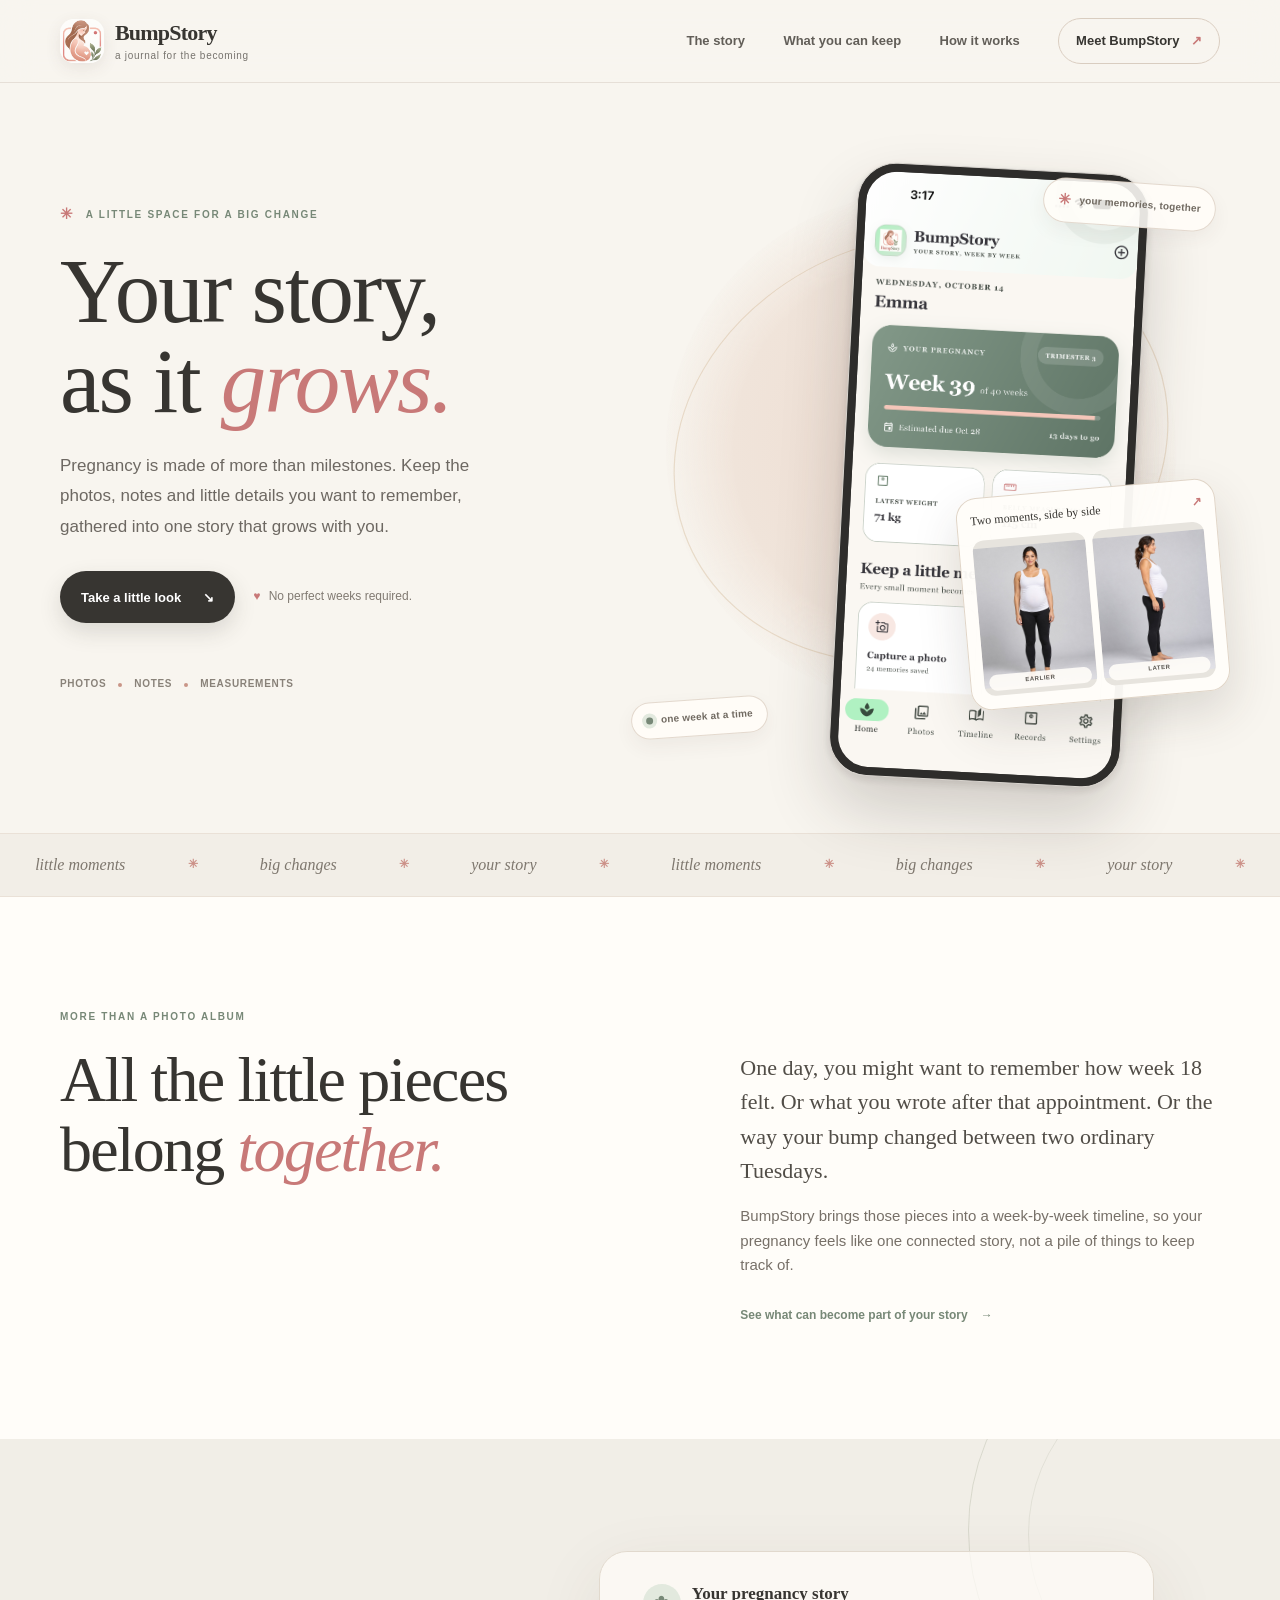
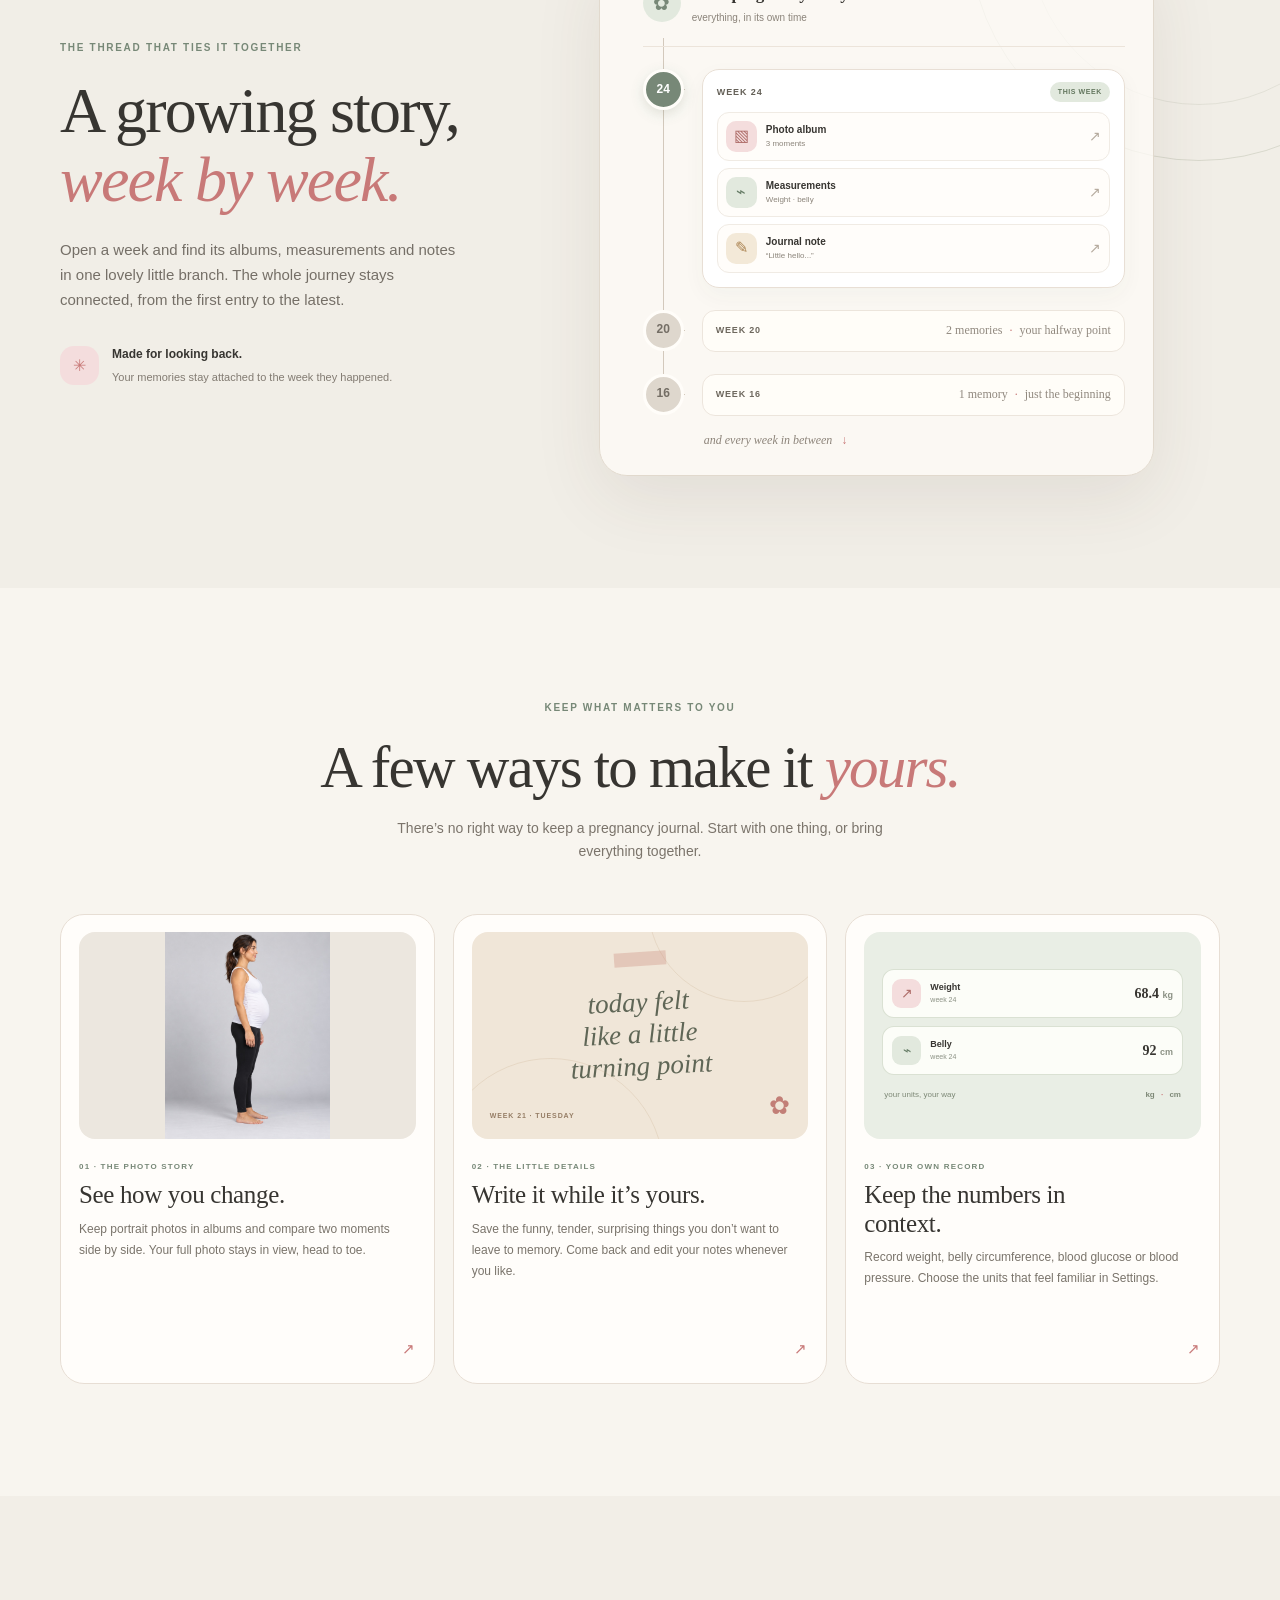
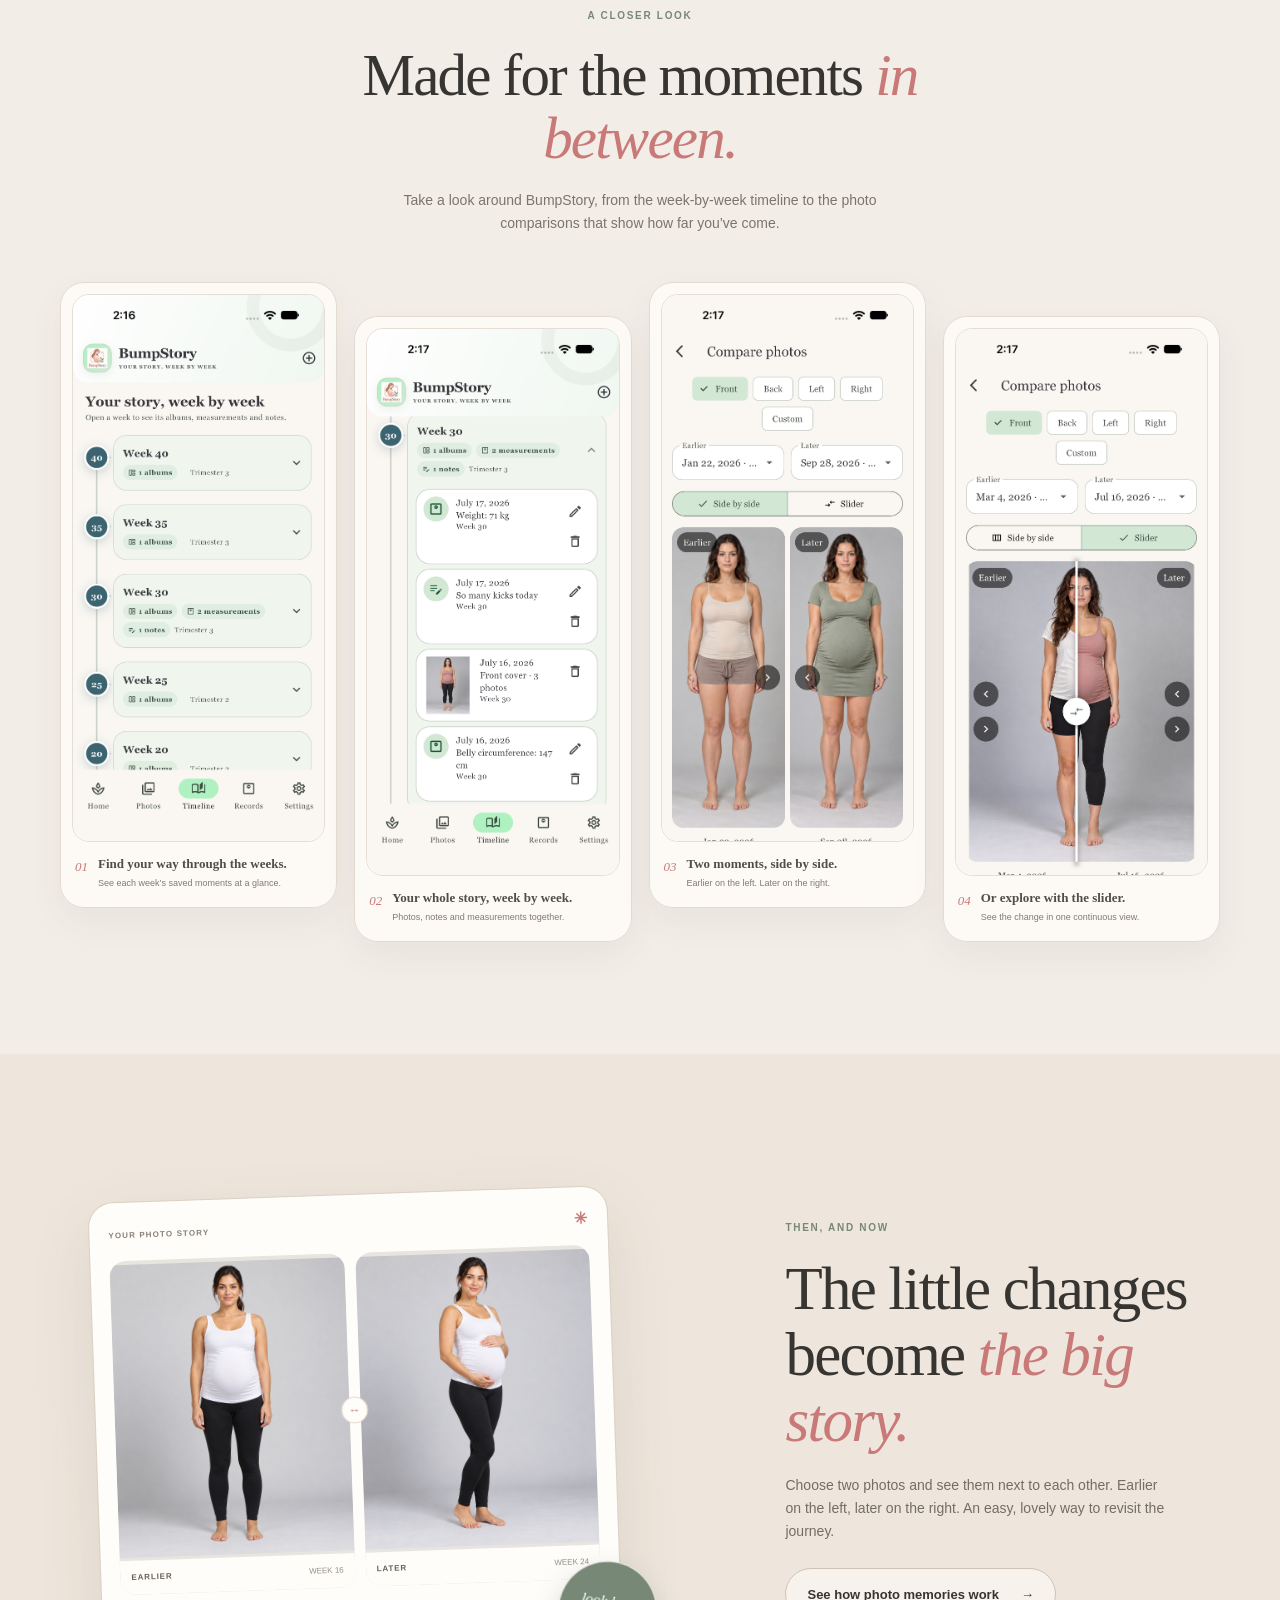
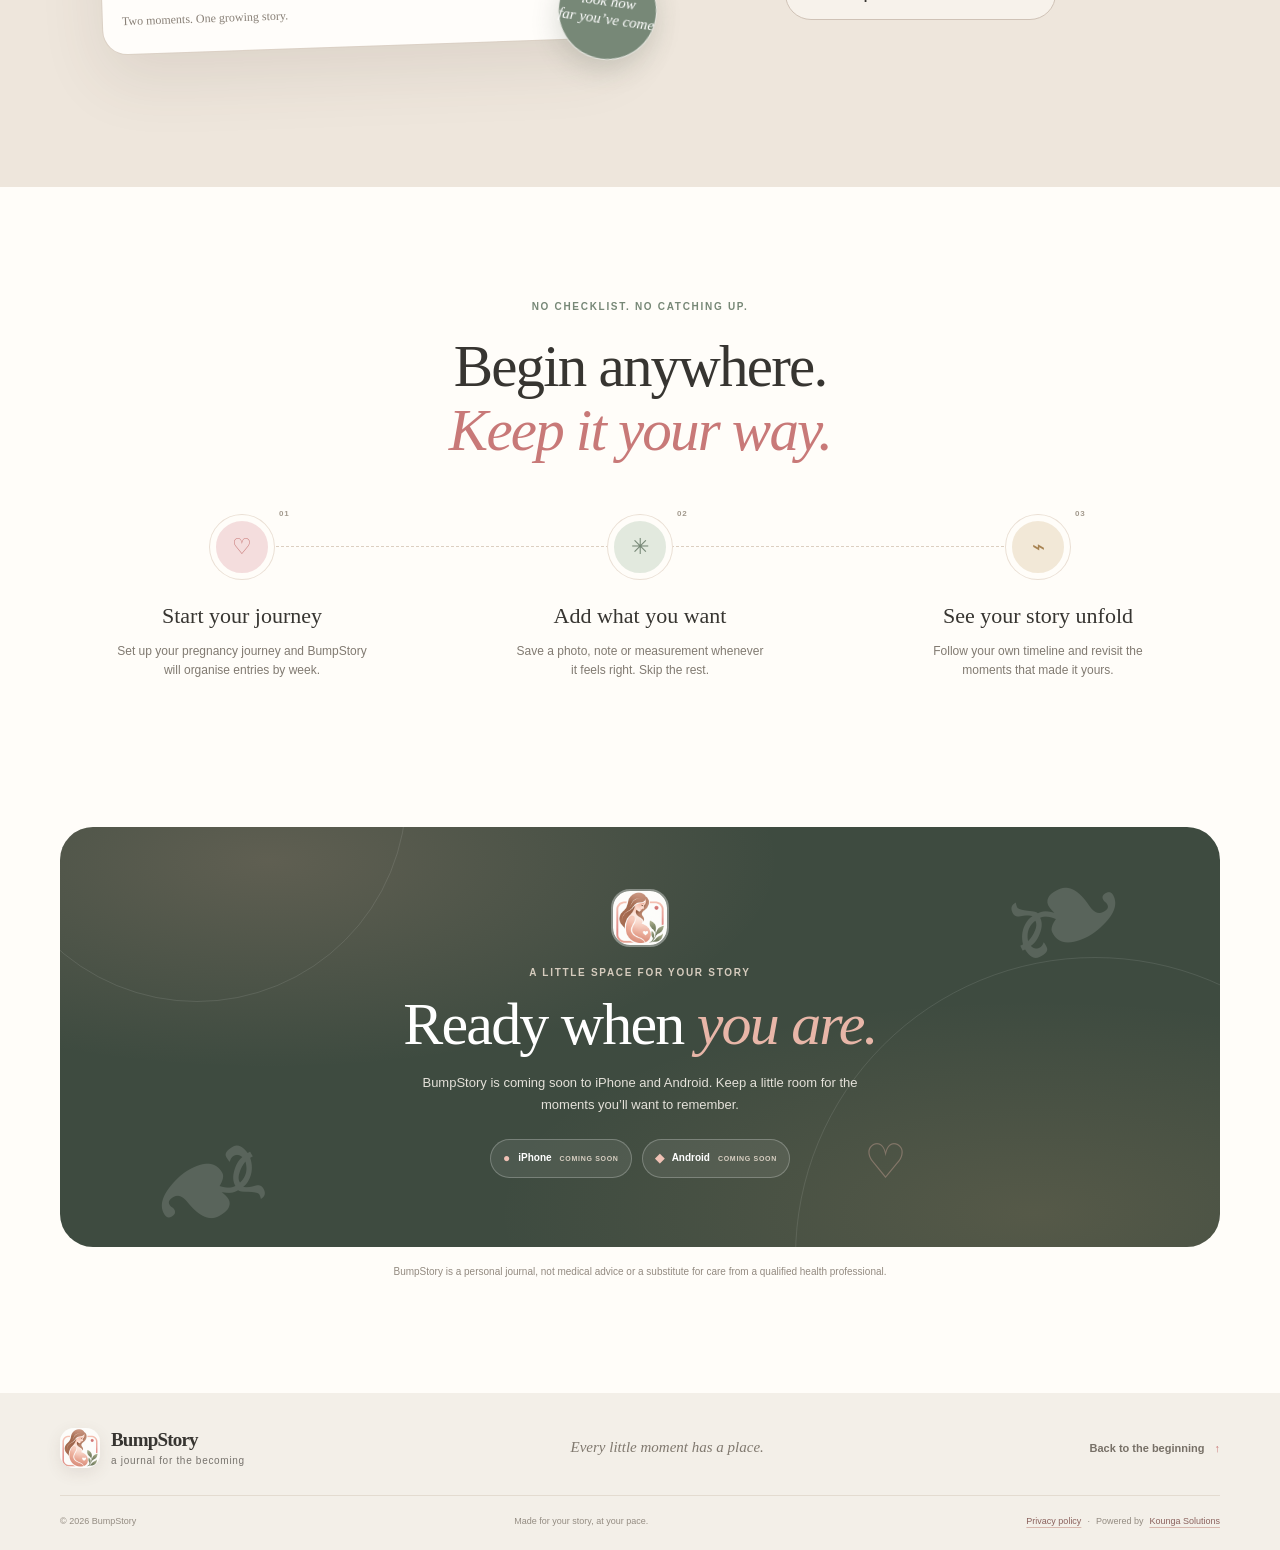
==== index.html @ ea8f2d6e "Refactor code structure for improved readability and maintainability" ====
<!doctype html>
<html lang="en">

<head>
  <meta charset="utf-8" />
  <meta name="viewport" content="width=device-width, initial-scale=1" />
  <meta name="theme-color" content="#f8f5ef" />
  <meta name="description"
    content="Keep your pregnancy photos, personal measurements and journal notes together in a beautiful week-by-week story with BumpStory." />
  <meta property="og:title" content="BumpStory: your story, week by week" />
  <meta property="og:description"
    content="A gentle place for pregnancy photos, personal measurements and the little notes you want to remember." />
  <meta property="og:type" content="website" />
  <link rel="icon" type="image/png" href="./assets/images/bumpstory-icon.png" />
  <link rel="stylesheet" href="./styles.css" />
  <title>BumpStory: your story, week by week</title>
</head>

<body>
  <a class="skip-link" href="#main">Skip to content</a>

  <header class="site-header" id="top">
    <nav class="nav shell" aria-label="Main navigation">
      <a class="brand" href="#top" aria-label="BumpStory home">
        <img src="./assets/images/bumpstory-icon.png" alt="" width="46" height="46" />
        <span class="brand-copy">
          <span class="brand-name">BumpStory</span>
          <span class="brand-note">a journal for the becoming</span>
        </span>
      </a>

      <button class="menu-toggle" type="button" aria-expanded="false" aria-controls="nav-links">
        <span class="sr-only">Open navigation</span>
        <span></span><span></span>
      </button>

      <div class="nav-links" id="nav-links">
        <a href="#story">The story</a>
        <a href="#features">What you can keep</a>
        <a href="#how-it-works">How it works</a>
        <a class="nav-cta" href="#coming-soon">Meet BumpStory <span aria-hidden="true">↗</span></a>
      </div>
    </nav>
  </header>

  <main id="main">
    <section class="hero shell">
      <div class="hero-copy reveal">
        <p class="eyebrow"><span class="eyebrow-mark" aria-hidden="true">✳</span> A LITTLE SPACE FOR A BIG CHANGE</p>
        <h1>Your story,<br />as it <em>grows.</em></h1>
        <p class="hero-intro">
          Pregnancy is made of more than milestones. Keep the photos, notes
          and little details you want to remember, gathered into one story
          that grows with you.
        </p>
        <div class="hero-actions">
          <a class="button button-dark" href="#story">Take a little look <span aria-hidden="true">↘</span></a>
          <span class="gentle-note"><span class="tiny-heart" aria-hidden="true">♥</span> No perfect weeks
            required.</span>
        </div>
        <div class="hero-proof" aria-label="BumpStory keeps your journey together">
          <span>Photos</span><i></i><span>Notes</span><i></i><span>Measurements</span>
        </div>
      </div>

      <div class="hero-art reveal" aria-label="Preview of the BumpStory pregnancy timeline and photo comparison">
        <div class="art-halo halo-one"></div>
        <div class="art-halo halo-two"></div>
        <div class="floating-caption caption-top"><span class="caption-spark">✳</span> your memories, together</div>

        <div class="phone phone-timeline" aria-label="BumpStory home screen on iPhone">
          <img class="phone-screenshot"
            src="./assets/screens/Screenshot%20iPhone%2018%20Pro%2014-10-2026%20at%203.17.21%E2%80%AFPM.png"
            alt="BumpStory home screen showing pregnancy week, latest measurements, photo capture, and journal entry" />
        </div>

        <div class="compare-float" aria-label="Example side-by-side photo comparison">
          <div class="compare-float-head"><span>Two moments, side by side</span><b>↗</b></div>
          <div class="compare-float-images">
            <figure><img src="./assets/images/sample-front.jpg" alt="Earlier example pregnancy photo" />
              <figcaption>EARLIER</figcaption>
            </figure>
            <figure><img src="./assets/images/sample-right.jpg" alt="Later example pregnancy photo" />
              <figcaption>LATER</figcaption>
            </figure>
          </div>
        </div>
        <div class="floating-caption caption-bottom"><span class="caption-dot"></span> one week at a time</div>
      </div>
    </section>

    <div class="marquee-band" aria-hidden="true">
      <div class="marquee-track">
        <span>little moments</span><b>✳</b><span>big changes</span><b>✳</b><span>your story</span><b>✳</b><span>little
          moments</span><b>✳</b><span>big changes</span><b>✳</b><span>your story</span><b>✳</b>
      </div>
    </div>

    <section class="story-section section-pad" id="story">
      <div class="shell story-grid">
        <div class="story-heading reveal">
          <p class="eyebrow">MORE THAN A PHOTO ALBUM</p>
          <h2>All the little pieces<br />belong <em>together.</em></h2>
        </div>
        <div class="story-copy reveal">
          <p class="large-copy">
            One day, you might want to remember how week 18 felt. Or what
            you wrote after that appointment. Or the way your bump changed
            between two ordinary Tuesdays.
          </p>
          <p>
            BumpStory brings those pieces into a week-by-week timeline, so
            your pregnancy feels like one connected story, not a pile of
            things to keep track of.
          </p>
          <a class="text-link" href="#features">See what can become part of your story <span
              aria-hidden="true">→</span></a>
        </div>
      </div>
    </section>

    <section class="timeline-section section-pad" aria-labelledby="timeline-title">
      <div class="shell timeline-layout">
        <div class="timeline-copy reveal">
          <p class="eyebrow">THE THREAD THAT TIES IT TOGETHER</p>
          <h2 id="timeline-title">A growing story,<br /><em>week by week.</em></h2>
          <p>Open a week and find its albums, measurements and notes in one lovely little branch. The whole journey
            stays connected, from the first entry to the latest.</p>
          <div class="feature-note"><span class="note-icon">✳</span><span><b>Made for looking back.</b><small>Your
                memories stay attached to the week they happened.</small></span></div>
        </div>

        <div class="tree-demo reveal"
          aria-label="Illustration of a pregnancy timeline branching into albums, measurements and journal notes">
          <div class="tree-root"><span class="root-flower">✿</span><span><b>Your pregnancy story</b><small>everything,
                in its own time</small></span></div>
          <div class="tree-trunk"></div>
          <article class="tree-week week-now">
            <span class="tree-node">24</span>
            <div class="tree-week-content">
              <div class="tree-week-top"><span>WEEK 24</span><b>THIS WEEK</b></div>
              <div class="tree-branches">
                <div class="branch-pill"><span class="branch-icon rose">▧</span><span><b>Photo album</b><small>3
                      moments</small></span><span class="branch-arrow">↗</span></div>
                <div class="branch-pill"><span class="branch-icon sage">⌁</span><span><b>Measurements</b><small>Weight ·
                      belly</small></span><span class="branch-arrow">↗</span></div>
                <div class="branch-pill"><span class="branch-icon gold">✎</span><span><b>Journal note</b><small>“Little
                      hello...”</small></span><span class="branch-arrow">↗</span></div>
              </div>
            </div>
          </article>
          <article class="tree-week">
            <span class="tree-node muted-node">20</span>
            <div class="past-week"><b>WEEK 20</b><span>2 memories <i>·</i> your halfway point</span></div>
          </article>
          <article class="tree-week">
            <span class="tree-node muted-node">16</span>
            <div class="past-week"><b>WEEK 16</b><span>1 memory <i>·</i> just the beginning</span></div>
          </article>
          <div class="tree-end">and every week in between <span aria-hidden="true">↓</span></div>
        </div>
      </div>
    </section>

    <section class="features-section section-pad" id="features">
      <div class="shell">
        <div class="section-heading centered reveal">
          <p class="eyebrow">KEEP WHAT MATTERS TO YOU</p>
          <h2>A few ways to make it <em>yours.</em></h2>
          <p>There’s no right way to keep a pregnancy journal. Start with one thing, or bring everything together.</p>
        </div>
        <div class="feature-grid">
          <article class="feature-card feature-photo reveal">
            <div class="feature-card-art photo-art"><img src="./assets/images/sample-right.jpg"
                alt="Example full-length side-view pregnancy photo" /></div>
            <span class="feature-kicker">01 · THE PHOTO STORY</span>
            <h3>See how you change.</h3>
            <p>Keep portrait photos in albums and compare two moments side by side. Your full photo stays in view, head
              to toe.</p>
            <span class="card-arrow" aria-hidden="true">↗</span>
          </article>
          <article class="feature-card feature-notes reveal">
            <div class="note-art"><span class="paper-tape"></span><span class="handwriting">today felt<br />like a
                little<br />turning point</span><span class="paper-date">WEEK 21 · TUESDAY</span><span
                class="paper-flower">✿</span></div>
            <span class="feature-kicker">02 · THE LITTLE DETAILS</span>
            <h3>Write it while it’s yours.</h3>
            <p>Save the funny, tender, surprising things you don’t want to leave to memory. Come back and edit your
              notes whenever you like.</p>
            <span class="card-arrow" aria-hidden="true">↗</span>
          </article>
          <article class="feature-card feature-records reveal">
            <div class="records-art">
              <div class="record-row"><span class="record-icon rose">↗</span><span><b>Weight</b><small>week
                    24</small></span><strong>68.4 <i>kg</i></strong></div>
              <div class="record-row"><span class="record-icon sage">⌁</span><span><b>Belly</b><small>week
                    24</small></span><strong>92 <i>cm</i></strong></div>
              <div class="records-foot"><span>your units, your way</span><span>kg <i>·</i> cm</span></div>
            </div>
            <span class="feature-kicker">03 · YOUR OWN RECORD</span>
            <h3>Keep the numbers in context.</h3>
            <p>Record weight, belly circumference, blood glucose or blood pressure. Choose the units that feel familiar
              in Settings.</p>
            <span class="card-arrow" aria-hidden="true">↗</span>
          </article>
        </div>
      </div>
    </section>

    <section class="screens-section section-pad" id="screens" aria-labelledby="screens-title">
      <div class="shell">
        <div class="section-heading centered reveal">
          <p class="eyebrow">A CLOSER LOOK</p>
          <h2 id="screens-title">Made for the moments <em>in between.</em></h2>
          <p>Take a look around BumpStory, from the week-by-week timeline to the photo comparisons that show how far
            you’ve come.</p>
        </div>
        <div class="screens-grid">
          <figure class="screen-card reveal">
            <div class="screen-frame"><img
                src="./assets/screens/Screenshot%20iPhone%2018%20Pro%2014-10-2026%20at%202.16.49%E2%80%AFPM.png"
                alt="BumpStory timeline listing pregnancy weeks with albums, measurements, and notes" loading="lazy" />
            </div>
            <figcaption><span>01</span>
              <div><b>Find your way through the weeks.</b><small>See each week’s saved moments at a glance.</small>
              </div>
            </figcaption>
          </figure>
          <figure class="screen-card screen-card-tall reveal">
            <div class="screen-frame"><img
                src="./assets/screens/Screenshot%20iPhone%2018%20Pro%2014-10-2026%20at%202.17.03%E2%80%AFPM.png"
                alt="BumpStory timeline with weekly branches for photo albums, measurements, and journal notes"
                loading="lazy" /></div>
            <figcaption><span>02</span>
              <div><b>Your whole story, week by week.</b><small>Photos, notes and measurements together.</small></div>
            </figcaption>
          </figure>
          <figure class="screen-card reveal">
            <div class="screen-frame"><img
                src="./assets/screens/Screenshot%20iPhone%2018%20Pro%2014-10-2026%20at%202.17.13%E2%80%AFPM.png"
                alt="BumpStory photo comparison showing earlier photo on the left and later photo on the right"
                loading="lazy" /></div>
            <figcaption><span>03</span>
              <div><b>Two moments, side by side.</b><small>Earlier on the left. Later on the right.</small></div>
            </figcaption>
          </figure>
          <figure class="screen-card reveal">
            <div class="screen-frame"><img
                src="./assets/screens/Screenshot%20iPhone%2018%20Pro%2014-10-2026%20at%202.17.33%E2%80%AFPM.png"
                alt="BumpStory photo slider comparing two pregnancy photos" loading="lazy" /></div>
            <figcaption><span>04</span>
              <div><b>Or explore with the slider.</b><small>See the change in one continuous view.</small></div>
            </figcaption>
          </figure>
        </div>
      </div>
    </section>

    <section class="compare-section section-pad" aria-labelledby="compare-title">
      <div class="shell compare-layout">
        <div class="compare-visual reveal">
          <div class="compare-paper">
            <div class="compare-paper-head"><span>YOUR PHOTO STORY</span><span>✳</span></div>
            <div class="compare-paper-images">
              <figure><img src="./assets/images/sample-front.jpg"
                  alt="Earlier example pregnancy portrait, shown in full" />
                <figcaption><b>EARLIER</b><span>WEEK 16</span></figcaption>
              </figure>
              <div class="compare-connector"><span>↔</span></div>
              <figure><img src="./assets/images/sample-custom.jpg"
                  alt="Later example pregnancy portrait, shown in full" />
                <figcaption><b>LATER</b><span>WEEK 24</span></figcaption>
              </figure>
            </div>
            <div class="compare-paper-foot"><span>Two moments. One growing story.</span><span>♡</span></div>
          </div>
          <span class="compare-sticker">look how<br />far you’ve come</span>
        </div>
        <div class="compare-copy reveal">
          <p class="eyebrow">THEN, AND NOW</p>
          <h2 id="compare-title">The little changes<br />become <em>the big story.</em></h2>
          <p>Choose two photos and see them next to each other. Earlier on the left, later on the right. An easy, lovely
            way to revisit the journey.</p>
          <a class="button button-outline" href="#how-it-works">See how photo memories work <span
              aria-hidden="true">→</span></a>
        </div>
      </div>
    </section>

    <section class="how-section section-pad" id="how-it-works">
      <div class="shell">
        <div class="section-heading centered reveal">
          <p class="eyebrow">NO CHECKLIST. NO CATCHING UP.</p>
          <h2>Begin anywhere.<br /><em>Keep it your way.</em></h2>
        </div>
        <div class="steps-grid">
          <article class="step reveal"><span class="step-number">01</span><span class="step-icon">♡</span>
            <h3>Start your journey</h3>
            <p>Set up your pregnancy journey and BumpStory will organise entries by week.</p>
          </article>
          <article class="step reveal"><span class="step-number">02</span><span class="step-icon">✳</span>
            <h3>Add what you want</h3>
            <p>Save a photo, note or measurement whenever it feels right. Skip the rest.</p>
          </article>
          <article class="step reveal"><span class="step-number">03</span><span class="step-icon">⌁</span>
            <h3>See your story unfold</h3>
            <p>Follow your own timeline and revisit the moments that made it yours.</p>
          </article>
        </div>
      </div>
    </section>

    <section class="coming-section section-pad" id="coming-soon">
      <div class="shell">
        <div class="coming-card reveal">
          <div class="coming-orbit orbit-a"></div>
          <div class="coming-orbit orbit-b"></div>
          <div class="coming-content">
            <img src="./assets/images/bumpstory-icon.png" alt="" width="58" height="58" />
            <p class="eyebrow">A LITTLE SPACE FOR YOUR STORY</p>
            <h2>Ready when <em>you are.</em></h2>
            <p>BumpStory is coming soon to iPhone and Android. Keep a little room for the moments you’ll want to
              remember.</p>
            <div class="platform-pills"><span><b>●</b> iPhone <i>COMING SOON</i></span><span><b>◆</b> Android <i>COMING
                  SOON</i></span></div>
          </div>
          <div class="coming-decoration" aria-hidden="true"><span class="decoration-leaf leaf-one">❧</span><span
              class="decoration-heart">♡</span><span class="decoration-leaf leaf-two">❧</span></div>
        </div>
        <p class="medical-note">BumpStory is a personal journal, not medical advice or a substitute for care from a
          qualified health professional.</p>
      </div>
    </section>
  </main>

  <footer class="site-footer">
    <div class="shell footer-main">
      <a class="brand footer-brand" href="#top">
        <img src="./assets/images/bumpstory-icon.png" alt="" width="42" height="42" />
        <span class="brand-copy"><span class="brand-name">BumpStory</span><span class="brand-note">a journal for the
            becoming</span></span>
      </a>
      <p>Every little moment has a place.</p>
      <a class="back-top" href="#top">Back to the beginning <span aria-hidden="true">↑</span></a>
    </div>
    <div class="shell footer-bottom">
      <span>© <span id="year"></span> BumpStory</span>
      <span>Made for your story, at your pace.</span>
      <span class="footer-legal"><a href="./privacy.html">Privacy policy</a><span aria-hidden="true">·</span> Powered by
        <a href="https://koungasolutions.co.nz" target="_blank" rel="noopener noreferrer">Kounga Solutions</a></span>
    </div>
  </footer>

  <script src="./script.js"></script>
</body>

</html>
---- styles.css ----
:root {
  color-scheme: light;
  --paper: #f8f5ef;
  --paper-deep: #f0e9df;
  --white: #fffdf9;
  --ink: #373531;
  --muted: #77736d;
  --line: #e8dfd5;
  --rose: #c87978;
  --rose-soft: #f4dddd;
  --sage: #778877;
  --sage-soft: #e2e9de;
  --gold: #bb9562;
  --serif: "Iowan Old Style", "Baskerville", "Palatino Linotype", Georgia, serif;
  --sans: "Avenir Next", Avenir, "Segoe UI", -apple-system, BlinkMacSystemFont, sans-serif;
  --shell: 1160px;
  --shadow-soft: 0 22px 70px rgba(75, 59, 49, .09);
}

* { box-sizing: border-box; }
html { scroll-behavior: smooth; scroll-padding-top: 92px; }
body { margin: 0; background: var(--paper); color: var(--ink); font-family: var(--sans); font-size: 16px; line-height: 1.65; -webkit-font-smoothing: antialiased; }
img { display: block; max-width: 100%; }
a { color: inherit; text-decoration: none; }
button { font: inherit; }
::selection { color: var(--ink); background: #efd4cf; }
.shell { width: min(var(--shell), calc(100% - 64px)); margin-inline: auto; }
.section-pad { padding-block: 112px; }
.sr-only, .skip-link:not(:focus) { position: absolute; width: 1px; height: 1px; padding: 0; margin: -1px; overflow: hidden; clip: rect(0, 0, 0, 0); white-space: nowrap; border: 0; }
.skip-link:focus { position: fixed; z-index: 99; top: 12px; left: 12px; padding: 10px 14px; border-radius: 10px; background: white; box-shadow: var(--shadow-soft); }

.site-header { position: sticky; z-index: 20; top: 0; border-bottom: 1px solid rgba(220, 210, 199, .62); background: rgba(248, 245, 239, .88); backdrop-filter: blur(16px); }
.nav { min-height: 82px; display: flex; align-items: center; justify-content: space-between; gap: 32px; }
.brand { display: inline-flex; align-items: center; gap: 11px; flex: 0 0 auto; }
.brand img { width: 44px; height: 44px; border-radius: 14px; box-shadow: 0 5px 16px rgba(91, 67, 54, .1); }
.brand-copy { display: grid; line-height: 1.12; }
.brand-name { font-family: var(--serif); font-size: 22px; font-weight: 700; letter-spacing: -.8px; }
.brand-note { margin-top: 4px; color: var(--muted); font-size: 10px; letter-spacing: .07em; }
.nav-links { display: flex; align-items: center; gap: clamp(20px, 3vw, 42px); color: #625e58; font-size: 13px; font-weight: 600; }
.nav-links > a:not(.nav-cta) { transition: color .2s ease; }
.nav-links > a:not(.nav-cta):hover, .text-link:hover, .back-top:hover { color: var(--rose); }
.nav-cta { padding: 11px 17px; border: 1px solid #d9cdc0; border-radius: 999px; color: var(--ink); transition: background .2s, border .2s, transform .2s; }
.nav-cta span { margin-left: 8px; color: var(--rose); }
.nav-cta:hover { transform: translateY(-2px); border-color: #c8b4a6; background: var(--white); }
.menu-toggle { display: none; }

.hero { min-height: 716px; display: grid; grid-template-columns: .92fr 1.08fr; align-items: center; gap: clamp(16px, 4vw, 55px); padding-block: 60px 80px; }
.hero-copy { position: relative; z-index: 2; padding-block: 20px; }
.eyebrow { margin: 0 0 21px; color: var(--sage); font-size: 10px; font-weight: 800; letter-spacing: .17em; line-height: 1.5; }
.eyebrow-mark { margin-right: 7px; color: var(--rose); font-size: 15px; vertical-align: -1px; }
h1, h2, h3, p { margin-top: 0; }
h1, h2 { font-family: var(--serif); font-weight: 500; letter-spacing: -1.8px; }
h1 { max-width: 550px; margin-bottom: 24px; font-size: clamp(58px, 7.1vw, 94px); line-height: .99; }
h1 em, h2 em { color: var(--rose); font-weight: 500; }
.hero-intro { max-width: 465px; margin-bottom: 29px; color: #6d6862; font-size: 17px; line-height: 1.8; }
.hero-actions { display: flex; align-items: center; flex-wrap: wrap; gap: 18px; }
.button { min-height: 52px; display: inline-flex; align-items: center; justify-content: center; gap: 22px; padding: 0 21px; border-radius: 999px; font-size: 13px; font-weight: 700; transition: transform .2s ease, box-shadow .2s ease, background .2s ease; }
.button:hover { transform: translateY(-2px); }
.button-dark { background: var(--ink); color: white; box-shadow: 0 9px 22px rgba(55, 53, 49, .15); }
.button-dark:hover { background: #4d4944; box-shadow: 0 12px 25px rgba(55, 53, 49, .2); }
.button-outline { border: 1px solid #cfc2b6; background: rgba(255, 253, 249, .5); }
.button-outline:hover { background: white; }
.gentle-note { color: #817a72; font-size: 12px; }
.tiny-heart { margin-right: 5px; color: var(--rose); }
.hero-proof { display: flex; align-items: center; gap: 12px; margin-top: 53px; color: #898279; font-size: 10px; font-weight: 700; letter-spacing: .07em; text-transform: uppercase; }
.hero-proof i { width: 4px; height: 4px; border-radius: 50%; background: #c99587; }

.hero-art { position: relative; min-height: 610px; display: grid; place-items: center; isolation: isolate; }
.art-halo { position: absolute; z-index: -2; border-radius: 50%; }
.halo-one { width: 510px; height: 510px; background: radial-gradient(circle, #eeddd2 0, #f0e4da 52%, rgba(240, 228, 218, 0) 72%); }
.halo-two { width: 420px; height: 420px; border: 1px solid rgba(187, 149, 98, .25); transform: rotate(-20deg) scaleX(1.2); }
.phone { position: absolute; width: 292px; padding: 8px; border: 1px solid #d9d5cf; border-radius: 39px; background: #2e2d2b; box-shadow: 0 32px 65px rgba(49, 41, 35, .2), 0 3px 8px rgba(49, 41, 35, .13); }
.phone-timeline { z-index: 2; top: 25px; right: 85px; transform: rotate(3deg); }
.phone-screenshot { width: 100%; height: auto; border-radius: 31px; }
.phone-hardware { position: relative; min-height: 566px; overflow: hidden; border-radius: 31px; background: #fbf8f3; padding: 15px 14px 9px; }
.phone-status { display: flex; align-items: center; justify-content: space-between; padding-inline: 9px; color: #393733; font-size: 8px; font-weight: 800; }
.phone-appbar { display: flex; align-items: center; justify-content: space-between; padding-top: 14px; }
.mini-brand { display: flex; align-items: center; gap: 6px; font-family: var(--serif); font-size: 12px; }
.mini-brand img { width: 19px; height: 19px; border-radius: 6px; }
.tiny-menu { color: #8f887f; font-size: 12px; letter-spacing: 2px; }
.journey-label { margin-top: 20px; color: var(--sage); font-size: 7px; font-weight: 800; letter-spacing: .14em; }
.phone-week-title { display: flex; align-items: center; justify-content: space-between; margin-top: 3px; font-family: var(--serif); font-size: 28px; letter-spacing: -.8px; }
.week-spark { color: var(--rose); font-family: var(--sans); font-size: 17px; }
.phone-week-sub { margin-top: 1px; color: #918a82; font-size: 8px; }
.mini-tree { position: relative; margin-top: 18px; padding-left: 20px; }
.mini-tree-line { position: absolute; top: 15px; bottom: 12px; left: 6px; width: 1px; background: #d8cbbd; }
.mini-event { position: relative; margin-bottom: 11px; }
.mini-node { position: absolute; z-index: 1; top: 14px; left: -20px; width: 14px; height: 14px; display: grid; place-items: center; border: 1px solid #d9c9b8; border-radius: 50%; background: #f8f5ef; color: #8a8076; font-size: 6px; font-weight: 800; }
.mini-node.active { border-color: var(--rose); background: var(--rose); color: white; }
.mini-event-card { overflow: hidden; border: 1px solid #eee5dc; border-radius: 13px; background: #fffdfa; box-shadow: 0 5px 12px rgba(72, 57, 47, .05); }
.mini-event-head { display: flex; justify-content: space-between; padding: 8px 9px 6px; color: #71695f; font-size: 7px; font-weight: 700; }
.mini-event-head span:last-child { color: var(--sage); }
.mini-portrait { width: 100%; height: 167px; object-fit: contain; background: #e9e6e0; }
.mini-photo-caption { display: flex; justify-content: space-between; padding: 7px 9px; font-size: 7px; }
.mini-photo-caption span:first-child { font-weight: 700; }
.mini-photo-caption span:last-child { color: #999187; }
.mini-event-old { display: flex; align-items: center; min-height: 44px; }
.mini-old-card { width: 100%; display: grid; gap: 2px; padding: 8px 10px; border: 1px solid #eee5dc; border-radius: 11px; background: #fffdfa; font-size: 7px; }
.mini-old-card b { font-size: 8px; }
.mini-old-card span { color: #837b71; }
.phone-tabbar { position: absolute; right: 8px; bottom: 0; left: 8px; display: flex; justify-content: space-around; padding: 8px 2px 5px; border-top: 1px solid #eee8df; background: rgba(255, 253, 249, .95); color: #9b948b; font-size: 13px; text-align: center; }
.phone-tabbar span { display: grid; gap: 1px; justify-items: center; line-height: 1; }
.phone-tabbar small { font-size: 6px; }
.phone-tabbar .tab-on { color: var(--sage); }
.compare-float { position: absolute; z-index: 3; right: -3px; bottom: 52px; width: 260px; padding: 13px; border: 1px solid rgba(221, 209, 195, .9); border-radius: 21px; background: rgba(255, 253, 249, .96); box-shadow: 0 20px 48px rgba(53, 46, 39, .15); transform: rotate(-5deg); }
.compare-float-head { display: flex; align-items: center; justify-content: space-between; margin-bottom: 9px; font-family: var(--serif); font-size: 12px; }
.compare-float-head b { color: var(--rose); }
.compare-float-images { display: grid; grid-template-columns: 1fr 1fr; gap: 7px; }
.compare-float-images figure { position: relative; margin: 0; overflow: hidden; border-radius: 11px; background: #e7e4de; }
.compare-float-images img { width: 100%; aspect-ratio: .72; object-fit: contain; }
.compare-float-images figcaption { position: absolute; right: 5px; bottom: 5px; left: 5px; padding: 3px; border-radius: 20px; background: rgba(255, 253, 249, .9); color: #59554f; font-size: 6px; font-weight: 800; letter-spacing: .09em; text-align: center; }
.floating-caption { position: absolute; z-index: 4; display: flex; align-items: center; gap: 8px; padding: 9px 14px; border: 1px solid rgba(220, 208, 195, .8); border-radius: 999px; background: rgba(255, 253, 249, .88); box-shadow: 0 8px 20px rgba(75, 59, 49, .06); color: #716a61; font-size: 10px; font-weight: 700; letter-spacing: .02em; }
.caption-top { top: 39px; right: 4px; transform: rotate(4deg); }
.caption-bottom { bottom: 18px; left: 10px; transform: rotate(-4deg); }
.caption-spark { color: var(--rose); font-size: 15px; }
.caption-dot { width: 7px; height: 7px; border-radius: 50%; background: var(--sage); box-shadow: 0 0 0 4px var(--sage-soft); }

.marquee-band { overflow: hidden; border-block: 1px solid #eae1d7; background: #f2eee7; }
.marquee-track { min-width: max-content; display: flex; align-items: center; justify-content: space-around; gap: 42px; padding: 18px 25px; color: #7e776e; font-family: var(--serif); font-size: 16px; font-style: italic; }
.marquee-track b { color: #cc9188; font-family: var(--sans); font-size: 12px; font-style: normal; }

.story-section { background: var(--white); }
.story-grid { display: grid; grid-template-columns: 1fr .85fr; gap: 10%; align-items: start; }
.story-heading h2, .timeline-copy h2, .compare-copy h2, .section-heading h2, .coming-content h2 { margin-bottom: 0; font-size: clamp(42px, 5vw, 64px); line-height: 1.08; }
.story-copy { padding-top: 42px; color: #777068; font-size: 15px; }
.story-copy .large-copy { margin-bottom: 16px; color: #514d47; font-family: var(--serif); font-size: 22px; line-height: 1.55; }
.text-link { display: inline-flex; align-items: center; gap: 13px; margin-top: 13px; color: var(--sage); font-size: 12px; font-weight: 800; transition: color .2s; }

.timeline-section { position: relative; overflow: hidden; background: #f1eee7; }
.timeline-section::before { position: absolute; top: -140px; right: -150px; width: 460px; height: 460px; border: 1px solid rgba(158, 167, 143, .3); border-radius: 50%; content: ""; }
.timeline-section::after { position: absolute; top: -76px; right: -90px; width: 340px; height: 340px; border: 1px solid rgba(158, 167, 143, .19); border-radius: 50%; content: ""; }
.timeline-layout { position: relative; z-index: 1; display: grid; grid-template-columns: .75fr 1.1fr; align-items: center; gap: clamp(45px, 9vw, 120px); }
.timeline-copy > p:not(.eyebrow) { max-width: 410px; margin-block: 24px; color: #756f67; font-size: 15px; }
.feature-note { display: flex; align-items: center; gap: 13px; margin-top: 33px; }
.note-icon { width: 39px; height: 39px; display: grid; place-items: center; border-radius: 14px; background: var(--rose-soft); color: var(--rose); }
.feature-note b, .feature-note small { display: block; }
.feature-note b { font-size: 12px; }
.feature-note small { margin-top: 3px; color: #827b72; font-size: 11px; }
.tree-demo { position: relative; max-width: 555px; padding: 28px 28px 24px 43px; border: 1px solid #e1d9cd; border-radius: 28px; background: rgba(255, 253, 249, .72); box-shadow: var(--shadow-soft); }
.tree-root { position: relative; z-index: 1; display: flex; align-items: center; gap: 11px; padding-bottom: 20px; border-bottom: 1px solid #ece4da; }
.root-flower { width: 38px; height: 38px; display: grid; place-items: center; border-radius: 50%; background: var(--sage-soft); color: var(--sage); font-size: 20px; }
.tree-root b, .tree-root small { display: block; }
.tree-root b { font-family: var(--serif); font-size: 17px; }
.tree-root small { margin-top: 2px; color: #8a8379; font-size: 10px; }
.tree-trunk { position: absolute; top: 86px; bottom: 68px; left: 63px; width: 1px; background: #d3c9bc; }
.tree-week { position: relative; display: flex; align-items: flex-start; gap: 18px; padding-top: 22px; }
.tree-week::before { position: absolute; top: 42px; left: 20px; width: 22px; border-top: 1px solid #d3c9bc; content: ""; }
.tree-node { position: relative; z-index: 1; width: 41px; height: 41px; flex: 0 0 41px; display: grid; place-items: center; border: 3px solid #fffdf9; border-radius: 50%; background: var(--rose); box-shadow: 0 4px 12px rgba(153, 102, 94, .17); color: white; font-size: 12px; font-weight: 800; }
.week-now .tree-node { background: var(--sage); box-shadow: 0 4px 13px rgba(90, 113, 87, .18); }
.tree-week-content { min-width: 0; flex: 1; padding: 12px 14px 14px; border: 1px solid #e8dfd5; border-radius: 17px; background: white; box-shadow: 0 8px 22px rgba(72, 58, 48, .045); }
.tree-week-top { display: flex; align-items: center; justify-content: space-between; margin-bottom: 10px; color: #646057; font-size: 9px; font-weight: 800; letter-spacing: .1em; }
.tree-week-top b { padding: 4px 8px; border-radius: 20px; background: var(--sage-soft); color: #63765e; font-size: 7px; letter-spacing: .08em; }
.tree-branches { display: grid; gap: 7px; }
.branch-pill { min-height: 49px; display: flex; align-items: center; gap: 9px; padding: 6px 8px; border: 1px solid #f0ebe4; border-radius: 12px; background: #fffdfa; }
.branch-icon { width: 31px; height: 31px; display: grid; flex: 0 0 31px; place-items: center; border-radius: 10px; font-size: 16px; }
.branch-icon.rose, .record-icon.rose { background: var(--rose-soft); color: #ae6c68; }
.branch-icon.sage, .record-icon.sage { background: var(--sage-soft); color: #657b65; }
.branch-icon.gold { background: #f3e9d8; color: #a9804e; }
.branch-pill b, .branch-pill small { display: block; line-height: 1.25; }
.branch-pill b { font-size: 10px; }
.branch-pill small { margin-top: 3px; color: #8c857b; font-size: 8px; }
.branch-arrow { margin-left: auto; color: #b5aa9d; font-size: 14px; }
.muted-node { border-color: #fffdf9; background: #ded7cd; box-shadow: none; color: #746e65; }
.past-week { min-height: 42px; flex: 1; display: flex; align-items: center; justify-content: space-between; gap: 12px; padding: 0 13px; border: 1px solid #ece5dc; border-radius: 13px; background: rgba(255, 253, 249, .82); }
.past-week b { color: #6e685e; font-size: 9px; letter-spacing: .09em; }
.past-week span { color: #91897f; font-family: var(--serif); font-size: 12px; }
.past-week i { padding-inline: 4px; color: var(--rose); font-style: normal; }
.tree-end { margin: 15px 0 0 61px; color: #8c8379; font-family: var(--serif); font-size: 12px; font-style: italic; }
.tree-end span { padding-left: 6px; color: var(--rose); font-family: var(--sans); }

.features-section { background: var(--paper); }
.screens-section { overflow: hidden; background: #f2eee7; }
.screens-section .section-heading { margin-bottom: 47px; }
.screens-grid { display: grid; grid-template-columns: repeat(4, minmax(0, 1fr)); align-items: start; gap: 17px; }
.screen-card { min-width: 0; margin: 0; padding: 11px 11px 16px; border: 1px solid #e4dbd0; border-radius: 24px; background: rgba(255, 253, 249, .8); box-shadow: 0 14px 35px rgba(75, 59, 49, .06); }
.screen-card:nth-child(even) { margin-top: 34px; }
.screen-frame { overflow: hidden; border: 1px solid #e4ded6; border-radius: 17px; background: #eeeae3; }
.screen-frame img { width: 100%; height: auto; }
.screen-card figcaption { display: flex; align-items: flex-start; gap: 10px; padding: 14px 3px 0; }
.screen-card figcaption > span { color: var(--rose); font-family: var(--serif); font-size: 13px; font-style: italic; }
.screen-card figcaption b, .screen-card figcaption small { display: block; }
.screen-card figcaption b { color: #514d47; font-family: var(--serif); font-size: 13px; font-weight: 600; line-height: 1.3; }
.screen-card figcaption small { margin-top: 4px; color: #817a71; font-size: 9px; line-height: 1.5; }
.screen-card-wide { grid-column: 3 / 5; width: 68%; justify-self: center; margin-top: -3px !important; }
.section-heading { max-width: 720px; margin-inline: auto; }
.section-heading.centered { text-align: center; }
.section-heading h2 { font-size: clamp(40px, 5vw, 59px); }
.section-heading > p:last-child { max-width: 550px; margin: 18px auto 0; color: #7b746b; font-size: 14px; }
.feature-grid { display: grid; grid-template-columns: repeat(3, 1fr); gap: 18px; margin-top: 50px; }
.feature-card { position: relative; min-height: 470px; overflow: hidden; padding: 17px 18px 25px; border: 1px solid #e7ded4; border-radius: 24px; background: #fffdfa; transition: transform .25s, box-shadow .25s; }
.feature-card:hover { transform: translateY(-5px); box-shadow: var(--shadow-soft); }
.feature-card-art { height: 207px; overflow: hidden; border-radius: 16px; background: #ece7df; }
.photo-art img { width: 100%; height: 100%; object-fit: contain; }
.feature-kicker { display: block; margin-top: 21px; color: var(--sage); font-size: 8px; font-weight: 800; letter-spacing: .15em; }
.feature-card h3 { max-width: 270px; margin: 8px 0 9px; font-family: var(--serif); font-size: 25px; font-weight: 500; letter-spacing: -.35px; line-height: 1.15; }
.feature-card p { max-width: 320px; margin: 0; color: #7a746b; font-size: 12px; line-height: 1.75; }
.card-arrow { position: absolute; right: 19px; bottom: 21px; color: var(--rose); font-size: 15px; }
.note-art { position: relative; height: 207px; display: grid; place-content: center; overflow: hidden; border-radius: 16px; background: #f0e6d8; transform: rotate(0); }
.note-art::before, .note-art::after { position: absolute; width: 190px; height: 190px; border: 1px solid rgba(171, 136, 97, .16); border-radius: 50%; content: ""; }
.note-art::before { top: -122px; right: -32px; }
.note-art::after { bottom: -146px; left: -35px; width: 225px; height: 225px; }
.paper-tape { position: absolute; top: 20px; left: 50%; width: 52px; height: 14px; background: rgba(201, 139, 125, .34); transform: translateX(-50%) rotate(-4deg); }
.handwriting { position: relative; color: #5f6656; font-family: var(--serif); font-size: 27px; font-style: italic; line-height: 1.18; text-align: center; transform: rotate(-3deg); }
.paper-date { position: absolute; bottom: 17px; left: 18px; color: #967e66; font-size: 7px; font-weight: 800; letter-spacing: .13em; }
.paper-flower { position: absolute; right: 18px; bottom: 12px; color: #c27f77; font-size: 25px; }
.records-art { height: 207px; display: flex; flex-direction: column; justify-content: center; gap: 8px; padding: 18px; border-radius: 16px; background: #e9eee5; }
.record-row { min-height: 49px; display: flex; align-items: center; gap: 9px; padding: 7px 9px; border: 1px solid rgba(214, 222, 207, .9); border-radius: 12px; background: rgba(255, 255, 252, .85); }
.record-icon { width: 29px; height: 29px; display: grid; place-items: center; border-radius: 9px; font-size: 14px; }
.record-row > span:nth-child(2) { display: grid; line-height: 1.2; }
.record-row b { font-size: 9px; }
.record-row small { margin-top: 3px; color: #8b9184; font-size: 7px; }
.record-row strong { margin-left: auto; font-family: var(--serif); font-size: 14px; font-weight: 600; }
.record-row strong i { color: #8b9184; font-family: var(--sans); font-size: 9px; font-style: normal; }
.records-foot { display: flex; justify-content: space-between; padding: 5px 2px 0; color: #7e8977; font-size: 8px; }
.records-foot span:last-child { font-weight: 800; }
.records-foot i { padding-inline: 4px; color: var(--rose); font-style: normal; }

.compare-section { overflow: hidden; background: #eee6dc; }
.compare-layout { display: grid; grid-template-columns: 1.1fr .8fr; align-items: center; gap: clamp(55px, 10vw, 140px); }
.compare-visual { position: relative; padding: 28px 35px; }
.compare-paper { max-width: 520px; padding: 19px; border: 1px solid rgba(213, 201, 188, .85); border-radius: 25px; background: #fffdfa; box-shadow: 0 24px 64px rgba(83, 67, 53, .11); transform: rotate(-2deg); }
.compare-paper-head, .compare-paper-foot { display: flex; align-items: center; justify-content: space-between; color: #898077; font-size: 8px; font-weight: 800; letter-spacing: .14em; }
.compare-paper-head { margin-bottom: 13px; }
.compare-paper-head span:last-child, .compare-paper-foot span:last-child { color: var(--rose); font-size: 16px; }
.compare-paper-images { position: relative; display: grid; grid-template-columns: 1fr 1fr; gap: 11px; }
.compare-paper-images figure { overflow: hidden; margin: 0; border-radius: 16px; background: #e8e5df; }
.compare-paper-images img { width: 100%; height: 300px; object-fit: contain; }
.compare-paper-images figcaption { display: flex; align-items: center; justify-content: space-between; padding: 10px 11px; background: #fffdfa; }
.compare-paper-images figcaption b { color: #676158; font-size: 8px; letter-spacing: .11em; }
.compare-paper-images figcaption span { color: #969087; font-size: 8px; }
.compare-connector { position: absolute; top: 47%; left: 50%; width: 27px; height: 27px; display: grid; place-items: center; border: 1px solid #e8d6cb; border-radius: 50%; background: #fffdfa; color: var(--rose); font-size: 12px; transform: translate(-50%, -50%); }
.compare-paper-foot { margin-top: 14px; font-family: var(--serif); font-size: 12px; font-weight: 400; letter-spacing: 0; }
.compare-sticker { position: absolute; right: 0; bottom: 15px; width: 99px; height: 99px; display: grid; place-content: center; border: 1px solid rgba(255, 253, 249, .8); border-radius: 50%; background: var(--sage); box-shadow: 0 10px 27px rgba(61, 76, 60, .18); color: white; font-family: var(--serif); font-size: 15px; font-style: italic; line-height: 1.15; text-align: center; transform: rotate(8deg); }
.compare-copy h2 { font-size: clamp(42px, 4.8vw, 61px); }
.compare-copy > p:not(.eyebrow) { max-width: 390px; margin: 20px 0 25px; color: #746d64; font-size: 14px; }

.how-section { background: var(--white); }
.steps-grid { position: relative; display: grid; grid-template-columns: repeat(3, 1fr); gap: 34px; margin-top: 53px; }
.steps-grid::before { position: absolute; top: 31px; right: 16.5%; left: 16.5%; border-top: 1px dashed #dccfc1; content: ""; }
.step { position: relative; z-index: 1; padding-inline: 14px; text-align: center; }
.step-number { position: absolute; top: -8px; left: calc(50% + 37px); color: #a39a8e; font-size: 8px; font-weight: 800; letter-spacing: .1em; }
.step-icon { width: 64px; height: 64px; display: grid; place-items: center; margin: 0 auto 19px; border: 6px solid var(--white); border-radius: 50%; background: var(--rose-soft); color: var(--rose); font-size: 22px; box-shadow: 0 0 0 1px #eadfd4; }
.step:nth-child(2) .step-icon { background: var(--sage-soft); color: var(--sage); }
.step:nth-child(3) .step-icon { background: #f2e8d7; color: #a88352; }
.step h3 { margin-bottom: 7px; font-family: var(--serif); font-size: 22px; font-weight: 500; }
.step p { max-width: 250px; margin: 0 auto; color: #817a71; font-size: 12px; }

.coming-section { padding-top: 34px; background: var(--white); }
.coming-card { position: relative; min-height: 420px; display: grid; place-items: center; overflow: hidden; border-radius: 33px; background: #3e4b40; color: white; text-align: center; }
.coming-card::before { position: absolute; inset: 0; background: radial-gradient(ellipse at 18% 8%, rgba(214, 166, 145, .22), transparent 38%), radial-gradient(ellipse at 84% 92%, rgba(193, 154, 110, .18), transparent 39%); content: ""; }
.coming-content { position: relative; z-index: 2; max-width: 590px; padding: 51px 25px 58px; }
.coming-content > img { width: 58px; height: 58px; margin: 0 auto 18px; border: 2px solid rgba(255, 255, 255, .36); border-radius: 19px; }
.coming-content .eyebrow { margin-bottom: 12px; color: #d5cbbd; }
.coming-content h2 { margin-bottom: 15px; color: white; font-size: clamp(42px, 5vw, 60px); }
.coming-content h2 em { color: #e8b6a8; }
.coming-content > p:not(.eyebrow) { max-width: 455px; margin: 0 auto; color: #e4e1d9; font-size: 13px; }
.platform-pills { display: flex; justify-content: center; flex-wrap: wrap; gap: 10px; margin-top: 24px; }
.platform-pills > span { min-height: 39px; display: inline-flex; align-items: center; gap: 8px; padding: 0 12px; border: 1px solid rgba(255, 255, 255, .24); border-radius: 999px; background: rgba(255, 255, 255, .08); font-size: 10px; font-weight: 700; }
.platform-pills b { color: #f0c1b5; font-size: 12px; }
.platform-pills i { color: #d8cfc2; font-size: 7px; font-style: normal; font-weight: 800; letter-spacing: .1em; }
.coming-orbit { position: absolute; width: 420px; height: 420px; border: 1px solid rgba(255, 255, 255, .1); border-radius: 50%; }
.orbit-a { top: -245px; left: -73px; }
.orbit-b { right: -175px; bottom: -310px; width: 600px; height: 600px; }
.coming-decoration { position: absolute; inset: 0; overflow: hidden; color: rgba(255, 255, 255, .14); }
.decoration-leaf { position: absolute; font-size: 155px; line-height: 1; }
.leaf-one { top: 13px; right: 90px; transform: rotate(-25deg); }
.leaf-two { bottom: -19px; left: 85px; transform: rotate(150deg); }
.decoration-heart { position: absolute; right: 27%; bottom: 46px; color: rgba(236, 186, 172, .34); font-size: 48px; }
.medical-note { max-width: 730px; margin: 17px auto 0; color: #938a80; font-size: 10px; text-align: center; }

.site-footer { padding-block: 35px 22px; background: #f3efe8; }
.footer-main { display: flex; align-items: center; justify-content: space-between; gap: 25px; padding-bottom: 27px; border-bottom: 1px solid #e3dbd0; }
.footer-brand img { width: 40px; height: 40px; }
.footer-brand .brand-name { font-size: 19px; }
.footer-main > p { margin: 0; color: #80796f; font-family: var(--serif); font-size: 15px; font-style: italic; }
.back-top { color: #777067; font-size: 11px; font-weight: 700; transition: color .2s; }
.back-top span { padding-left: 7px; color: var(--rose); }
.footer-bottom { display: flex; justify-content: space-between; gap: 15px; padding-top: 18px; color: #948c82; font-size: 9px; }
.footer-legal { display: inline-flex; align-items: center; flex-wrap: wrap; gap: 6px; }
.footer-legal a, .policy-content a { color: #8b625d; text-decoration: underline; text-decoration-color: #d8b8ae; text-underline-offset: 3px; }
.footer-legal a:hover, .policy-content a:hover { color: var(--rose); }

.policy-hero { padding-block: 88px 48px; background: radial-gradient(ellipse at 80% 20%, rgba(232, 211, 194, .58), transparent 43%); }
.policy-hero .eyebrow { margin-bottom: 13px; }
.policy-hero h1 { max-width: 760px; margin-bottom: 17px; font-size: clamp(48px, 7vw, 76px); }
.policy-hero p:last-child { max-width: 640px; margin: 0; color: #756f67; }
.policy-content { max-width: 850px; padding-block: 20px 100px; }
.policy-updated { margin: 0 0 32px; color: #938a80; font-size: 12px; }
.policy-content section { padding: 25px 0; border-top: 1px solid var(--line); }
.policy-content h2 { margin: 0 0 12px; font-size: 27px; letter-spacing: -.5px; }
.policy-content p, .policy-content li { color: #6f6961; font-size: 14px; line-height: 1.85; }
.policy-content p:last-child, .policy-content ul:last-child { margin-bottom: 0; }
.policy-content ul { padding-left: 21px; }
.policy-content li + li { margin-top: 5px; }
.policy-callout { margin-top: 24px; padding: 18px 20px; border: 1px solid #e5d9cb; border-radius: 17px; background: rgba(255, 253, 249, .72); }
.policy-callout p { margin: 0; }

.reveal { animation: float-in .65s both; }
.hero-copy.reveal { animation-delay: .05s; }
.hero-art.reveal { animation-delay: .14s; }
@keyframes float-in { from { opacity: 0; transform: translateY(14px); } to { opacity: 1; transform: translateY(0); } }

@media (max-width: 980px) {
  .shell { width: min(var(--shell), calc(100% - 44px)); }
  .nav-links { gap: 19px; font-size: 12px; }
  .hero { min-height: 650px; grid-template-columns: .9fr 1.1fr; gap: 0; }
  .hero-art { min-height: 570px; transform: scale(.9); transform-origin: center right; }
  .phone-timeline { right: 56px; }
  .compare-float { right: -10px; }
  .feature-grid { gap: 12px; }
  .feature-card { padding-inline: 14px; }
  .screens-grid { grid-template-columns: repeat(2, minmax(0, 1fr)); gap: 13px; }
  .screen-card:nth-child(even) { margin-top: 23px; }
  .screen-card-wide { grid-column: 1 / 3; width: 55%; margin-top: -5px !important; }
  .compare-layout { gap: 55px; }
  .compare-paper-images img { height: 260px; }
}

@media (max-width: 760px) {
  html { scroll-padding-top: 70px; }
  .shell { width: min(var(--shell), calc(100% - 36px)); }
  .section-pad { padding-block: 78px; }
  .nav { min-height: 70px; }
  .brand img { width: 40px; height: 40px; }
  .brand-name { font-size: 20px; }
  .menu-toggle { width: 42px; height: 42px; display: grid; align-content: center; justify-items: center; gap: 5px; border: 1px solid #dfd5c9; border-radius: 50%; background: rgba(255, 253, 249, .8); color: var(--ink); cursor: pointer; }
  .menu-toggle > span:not(.sr-only) { width: 15px; height: 1.5px; border-radius: 2px; background: currentColor; transition: transform .2s; }
  .menu-toggle[aria-expanded="true"] > span:nth-last-child(2) { transform: translateY(3.3px) rotate(45deg); }
  .menu-toggle[aria-expanded="true"] > span:last-child { transform: translateY(-3.3px) rotate(-45deg); }
  .nav-links { position: absolute; top: 69px; right: 0; left: 0; display: none; align-items: stretch; gap: 0; padding: 8px 18px 17px; border-bottom: 1px solid var(--line); background: rgba(248, 245, 239, .98); box-shadow: 0 15px 20px rgba(55, 48, 40, .06); }
  .nav-links.open { display: grid; }
  .nav-links > a:not(.nav-cta) { padding: 12px 2px; }
  .nav-cta { margin-top: 8px; text-align: center; }
  .hero { min-height: 0; grid-template-columns: 1fr; gap: 14px; padding-block: 56px 30px; }
  .hero-copy { padding-block: 0; }
  .eyebrow { margin-bottom: 16px; font-size: 9px; }
  h1 { max-width: 600px; margin-bottom: 17px; font-size: clamp(57px, 13vw, 82px); }
  .hero-intro { max-width: 550px; margin-bottom: 21px; font-size: 15px; }
  .hero-proof { margin-top: 29px; }
  .hero-art { width: min(100%, 520px); min-height: 565px; margin: 2px auto -17px; transform: scale(.9); transform-origin: top center; }
  .phone-timeline { top: 4px; right: calc(50% - 175px); }
  .compare-float { right: calc(50% - 215px); bottom: 30px; }
  .caption-top { top: 20px; right: 0; }
  .caption-bottom { bottom: 2px; left: 0; }
  .marquee-track { justify-content: flex-start; gap: 25px; padding-block: 14px; font-size: 14px; }
  .story-grid, .timeline-layout, .compare-layout { grid-template-columns: 1fr; gap: 27px; }
  .story-copy { padding-top: 0; }
  .story-heading h2, .timeline-copy h2, .compare-copy h2, .section-heading h2 { font-size: clamp(40px, 9vw, 55px); }
  .story-copy .large-copy { font-size: 20px; }
  .timeline-layout { gap: 37px; }
  .tree-demo { justify-self: center; width: 100%; padding: 22px 15px 20px 24px; }
  .tree-trunk { left: 44px; }
  .tree-week { gap: 11px; }
  .tree-week::before { left: 20px; width: 13px; }
  .tree-week-content { padding-inline: 10px; }
  .tree-week-top { font-size: 8px; }
  .past-week { padding-inline: 9px; }
  .past-week span { font-size: 10px; }
  .tree-end { margin-left: 52px; }
  .section-heading > p:last-child { font-size: 13px; }
  .feature-grid { max-width: 510px; grid-template-columns: 1fr; gap: 15px; margin: 35px auto 0; }
  .screens-section .section-heading { margin-bottom: 31px; }
  .screens-grid { max-width: 460px; margin-inline: auto; gap: 10px; }
  .screen-card { padding: 7px 7px 11px; border-radius: 18px; }
  .screen-frame { border-radius: 12px; }
  .screen-card:nth-child(even) { margin-top: 17px; }
  .screen-card figcaption { gap: 6px; padding-top: 10px; }
  .screen-card figcaption > span { font-size: 10px; }
  .screen-card figcaption b { font-size: 11px; }
  .screen-card figcaption small { font-size: 8px; }
  .screen-card-wide { width: 68%; margin-top: -1px !important; }
  .feature-card { min-height: 0; padding: 14px 15px 25px; }
  .feature-card-art, .note-art, .records-art { height: 220px; }
  .feature-card h3 { max-width: 100%; font-size: 24px; }
  .feature-card p { max-width: 420px; }
  .feature-kicker { margin-top: 17px; }
  .compare-layout { gap: 35px; }
  .compare-visual { order: 2; padding: 15px 17px 29px; }
  .compare-copy { order: 1; }
  .compare-paper { padding: 13px; }
  .compare-paper-images { gap: 7px; }
  .compare-paper-images img { height: min(65vw, 330px); }
  .compare-sticker { right: -5px; bottom: 0; width: 83px; height: 83px; font-size: 13px; }
  .steps-grid { max-width: 460px; grid-template-columns: 1fr; gap: 27px; margin: 39px auto 0; }
  .steps-grid::before { top: 30px; bottom: 30px; left: 50%; right: auto; border-top: 0; border-left: 1px dashed #dccfc1; }
  .step { padding: 0 16px; }
  .step-number { left: calc(50% + 40px); }
  .step-icon { margin-bottom: 11px; }
  .step h3 { margin-bottom: 4px; }
  .coming-section { padding-top: 18px; }
  .coming-card { min-height: 380px; border-radius: 27px; }
  .coming-content { padding-inline: 20px; }
  .coming-content h2 { font-size: clamp(42px, 10vw, 56px); }
  .coming-content > p:not(.eyebrow) { font-size: 12px; }
  .leaf-one { right: -15px; }
  .leaf-two { left: -55px; }
  .footer-main { align-items: flex-start; flex-wrap: wrap; }
  .footer-main > p { order: 3; width: 100%; margin-top: 3px; }
  .back-top { align-self: center; }
}

@media (max-width: 390px) {
  .shell { width: calc(100% - 28px); }
  .hero { padding-top: 43px; }
  .hero-art { min-height: 515px; transform: scale(.8); margin-bottom: -58px; }
  .tree-demo { padding-left: 17px; }
  .tree-trunk { left: 37px; }
  .tree-node { width: 36px; height: 36px; flex-basis: 36px; }
  .tree-week::before { top: 40px; left: 18px; width: 10px; }
  .tree-week { gap: 8px; }
  .branch-pill { gap: 6px; }
  .branch-pill b { font-size: 9px; }
  .past-week { align-items: flex-start; flex-direction: column; justify-content: center; gap: 1px; }
  .tree-end { margin-left: 44px; }
  .platform-pills { gap: 7px; }
  .platform-pills > span { padding-inline: 9px; }
  .footer-bottom { flex-direction: column; gap: 5px; }
}

@media (prefers-reduced-motion: reduce) {
  *, *::before, *::after { scroll-behavior: auto !important; animation-duration: .01ms !important; animation-iteration-count: 1 !important; transition-duration: .01ms !important; }
}
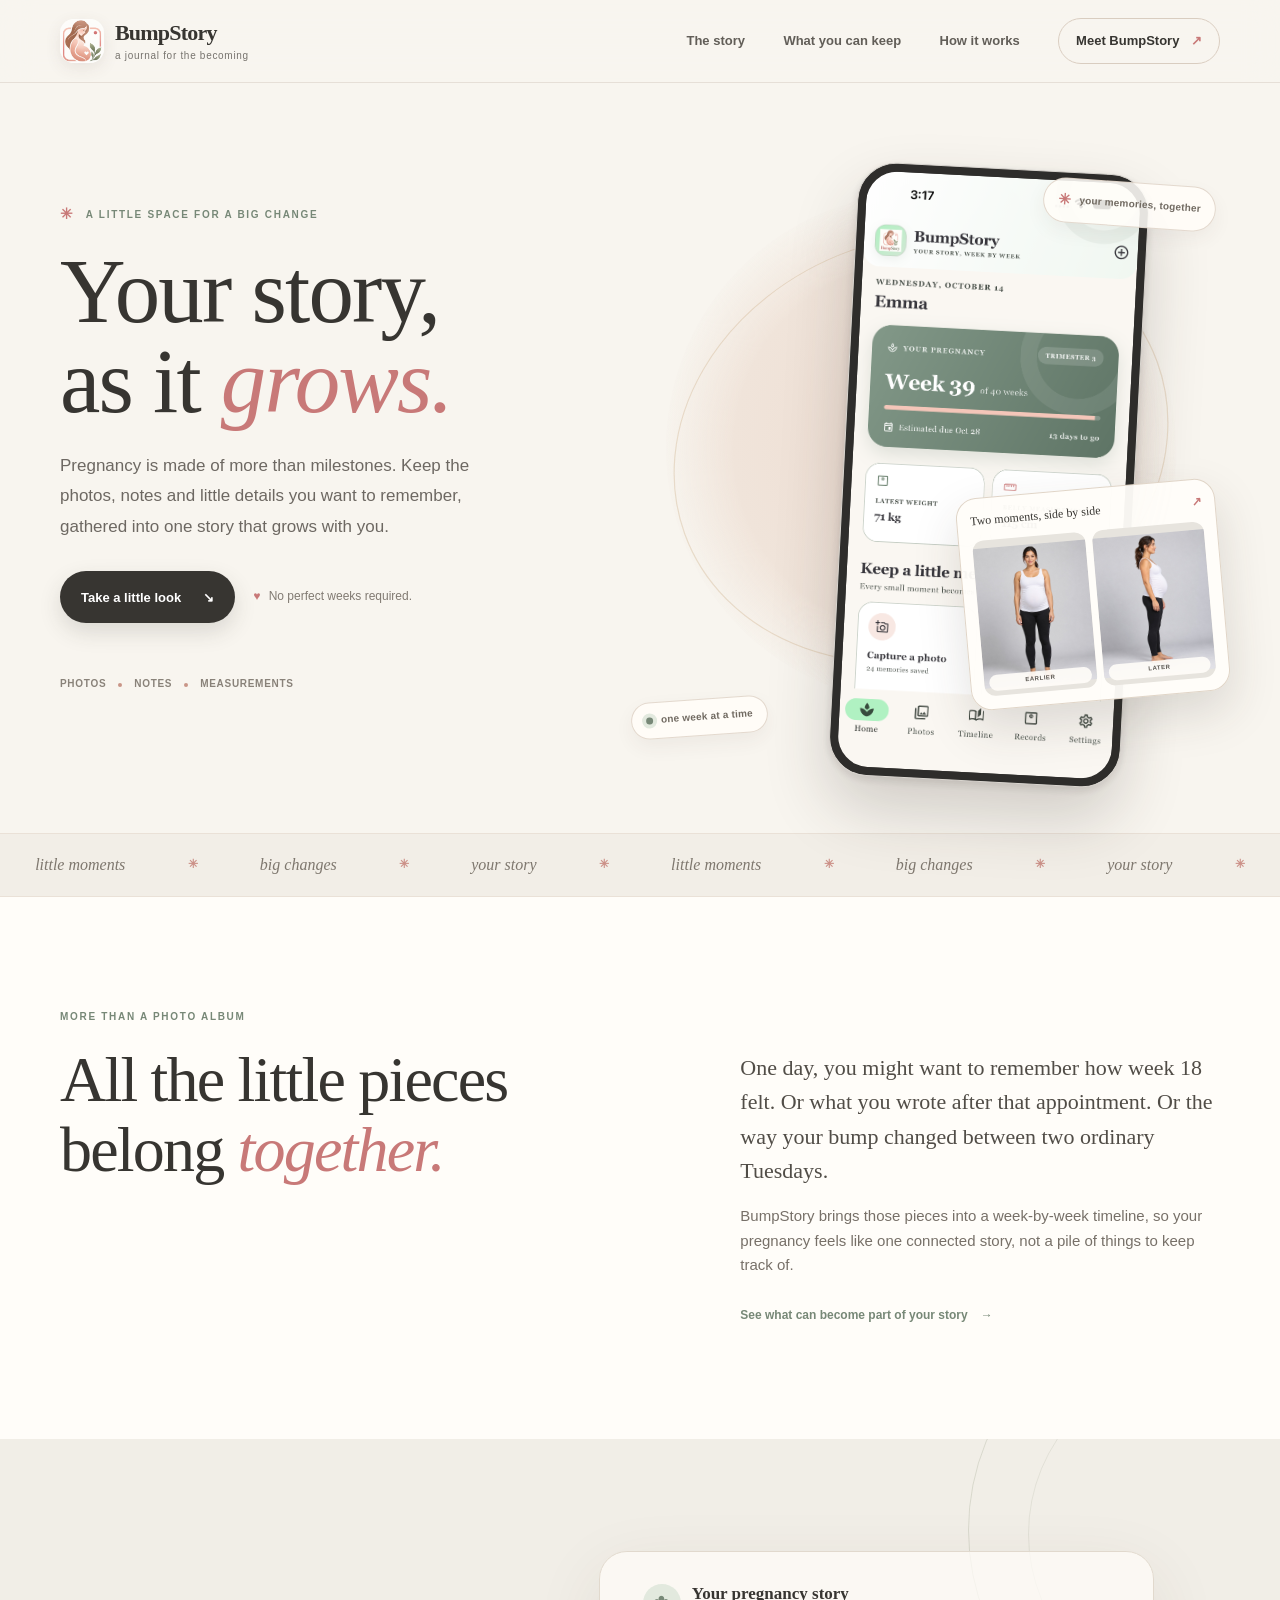
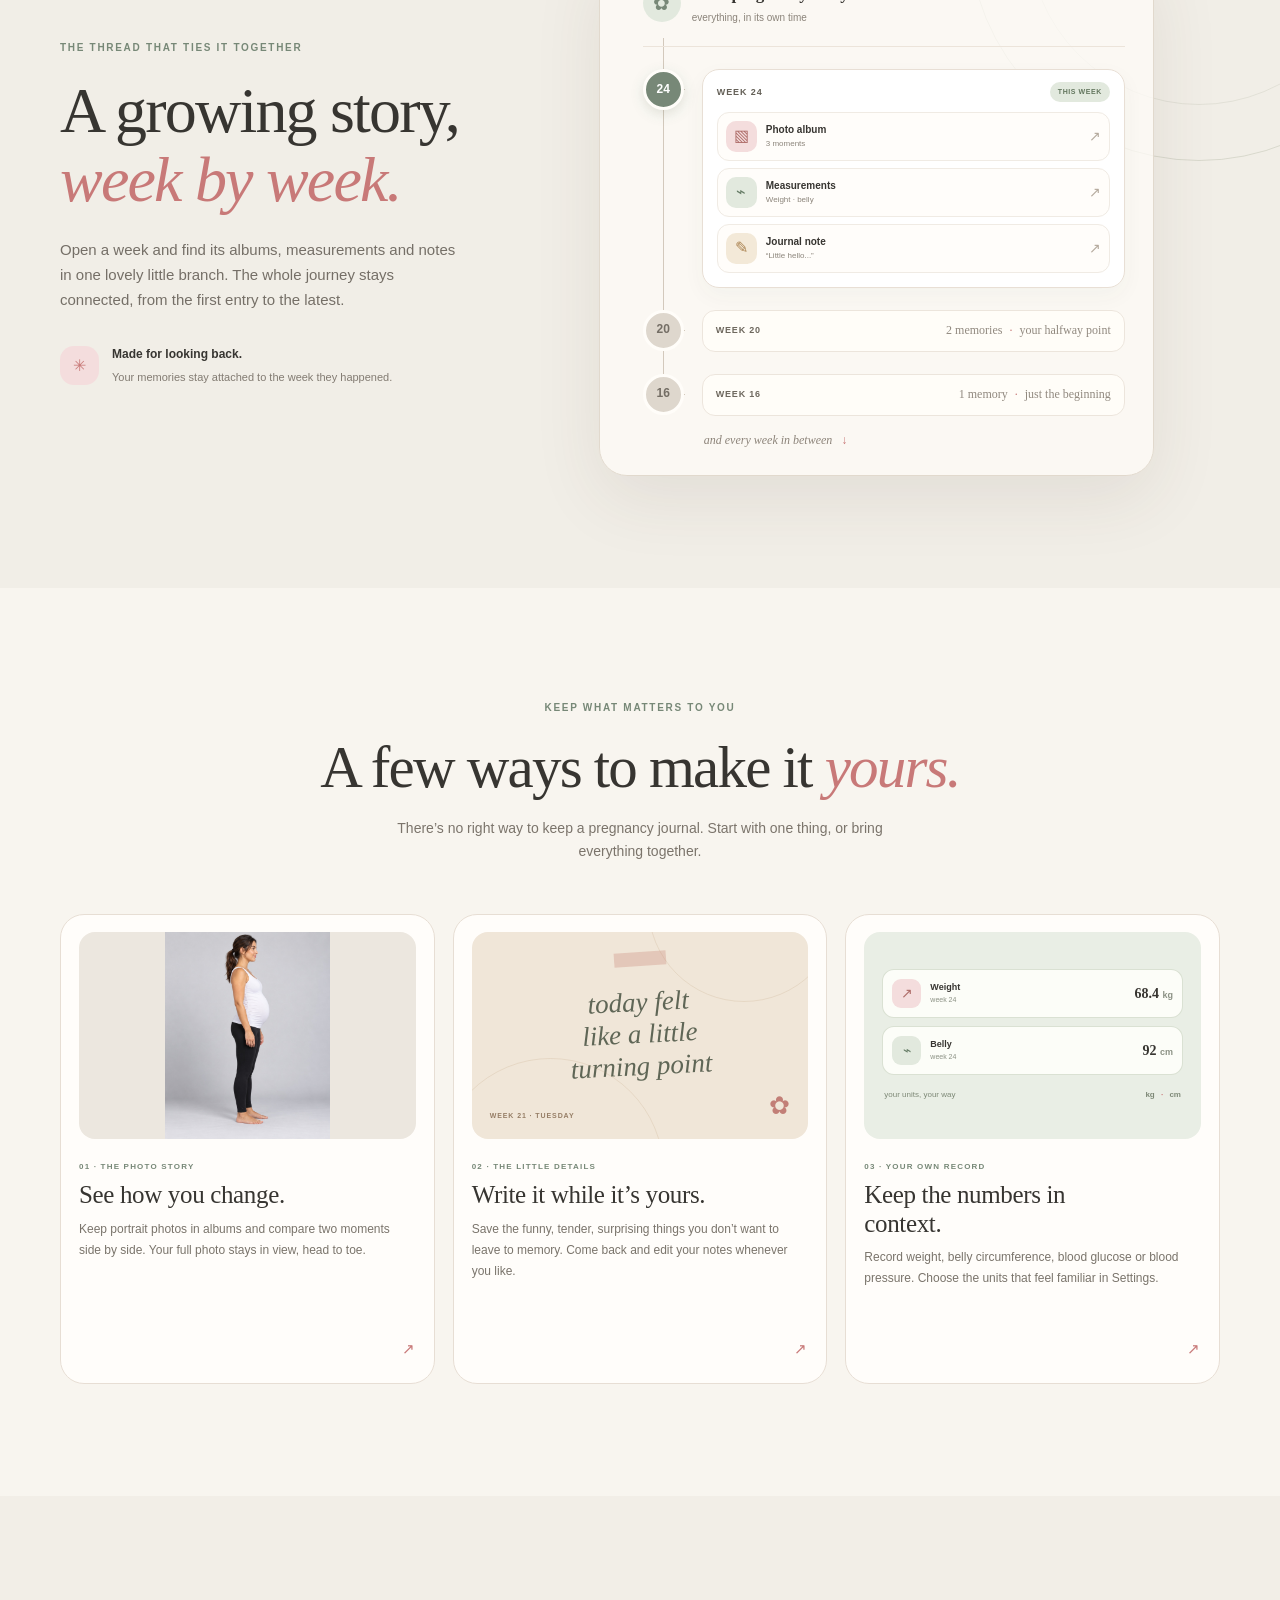
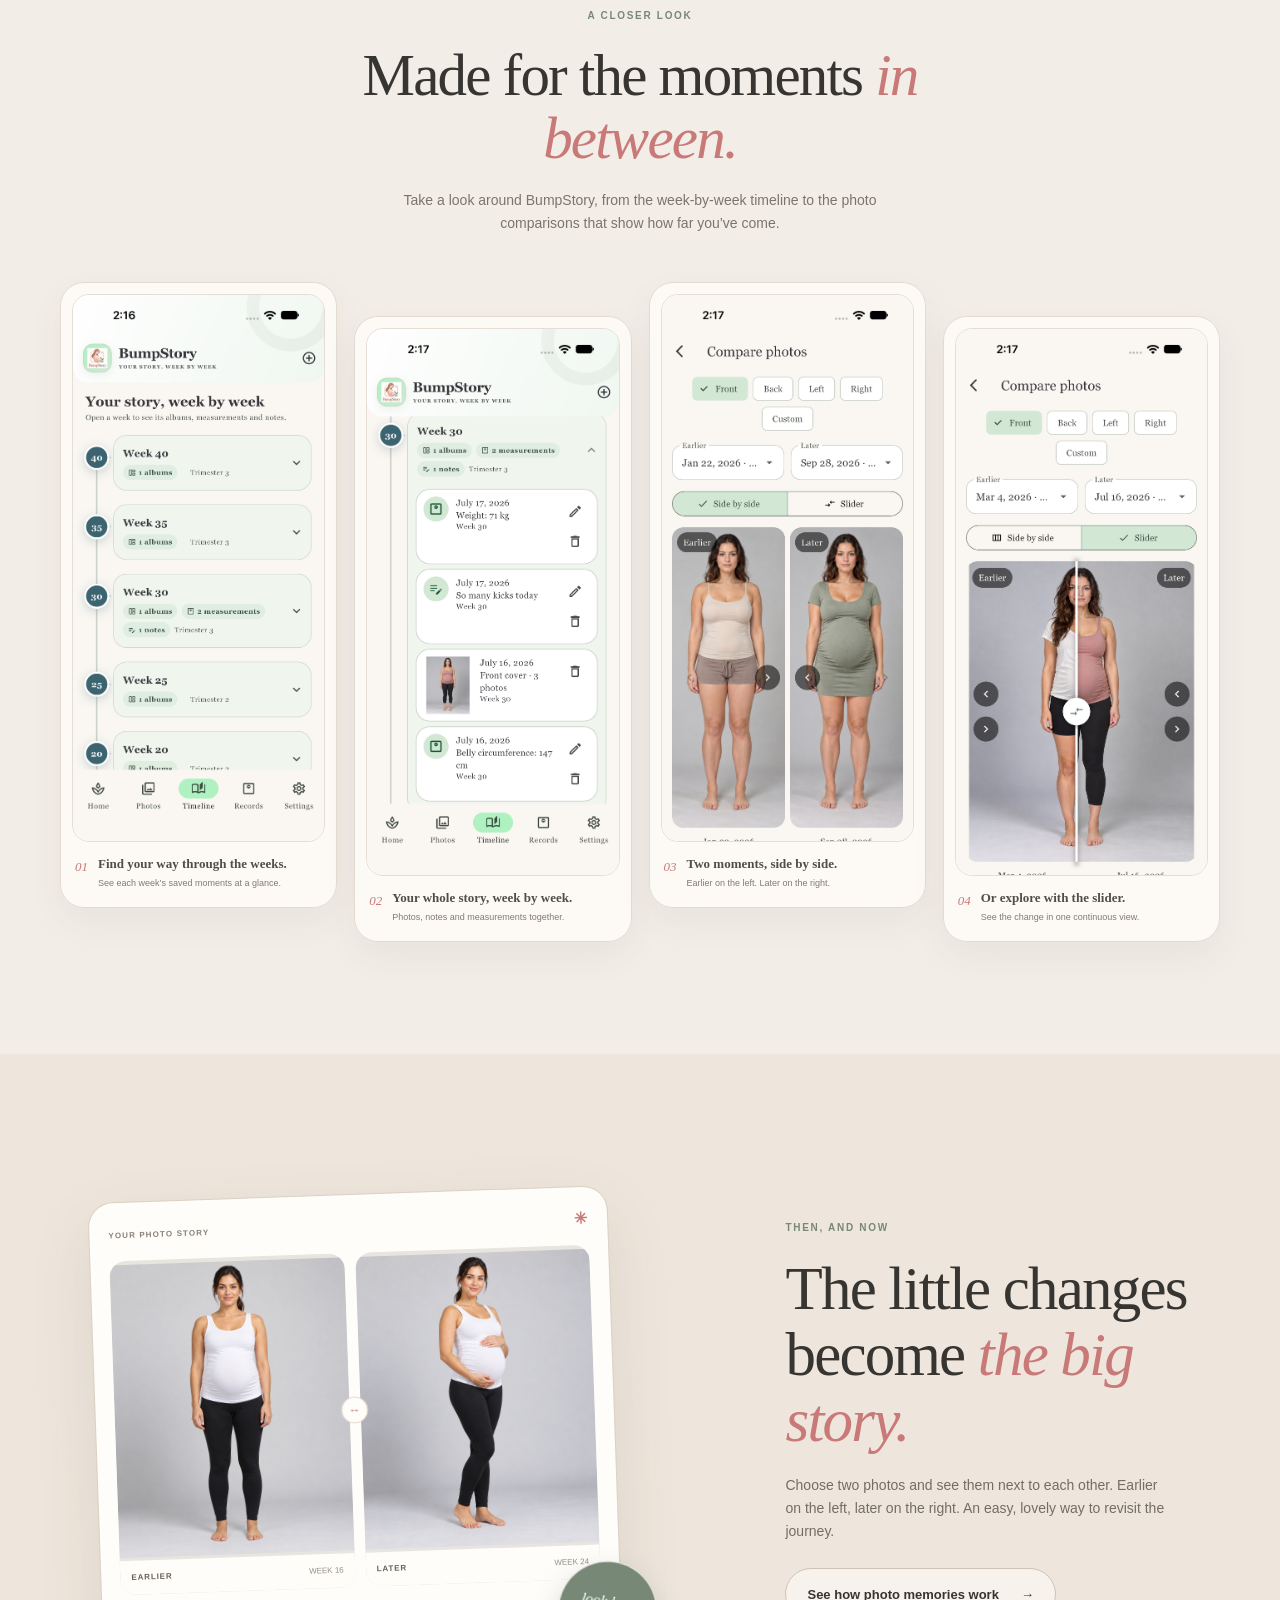
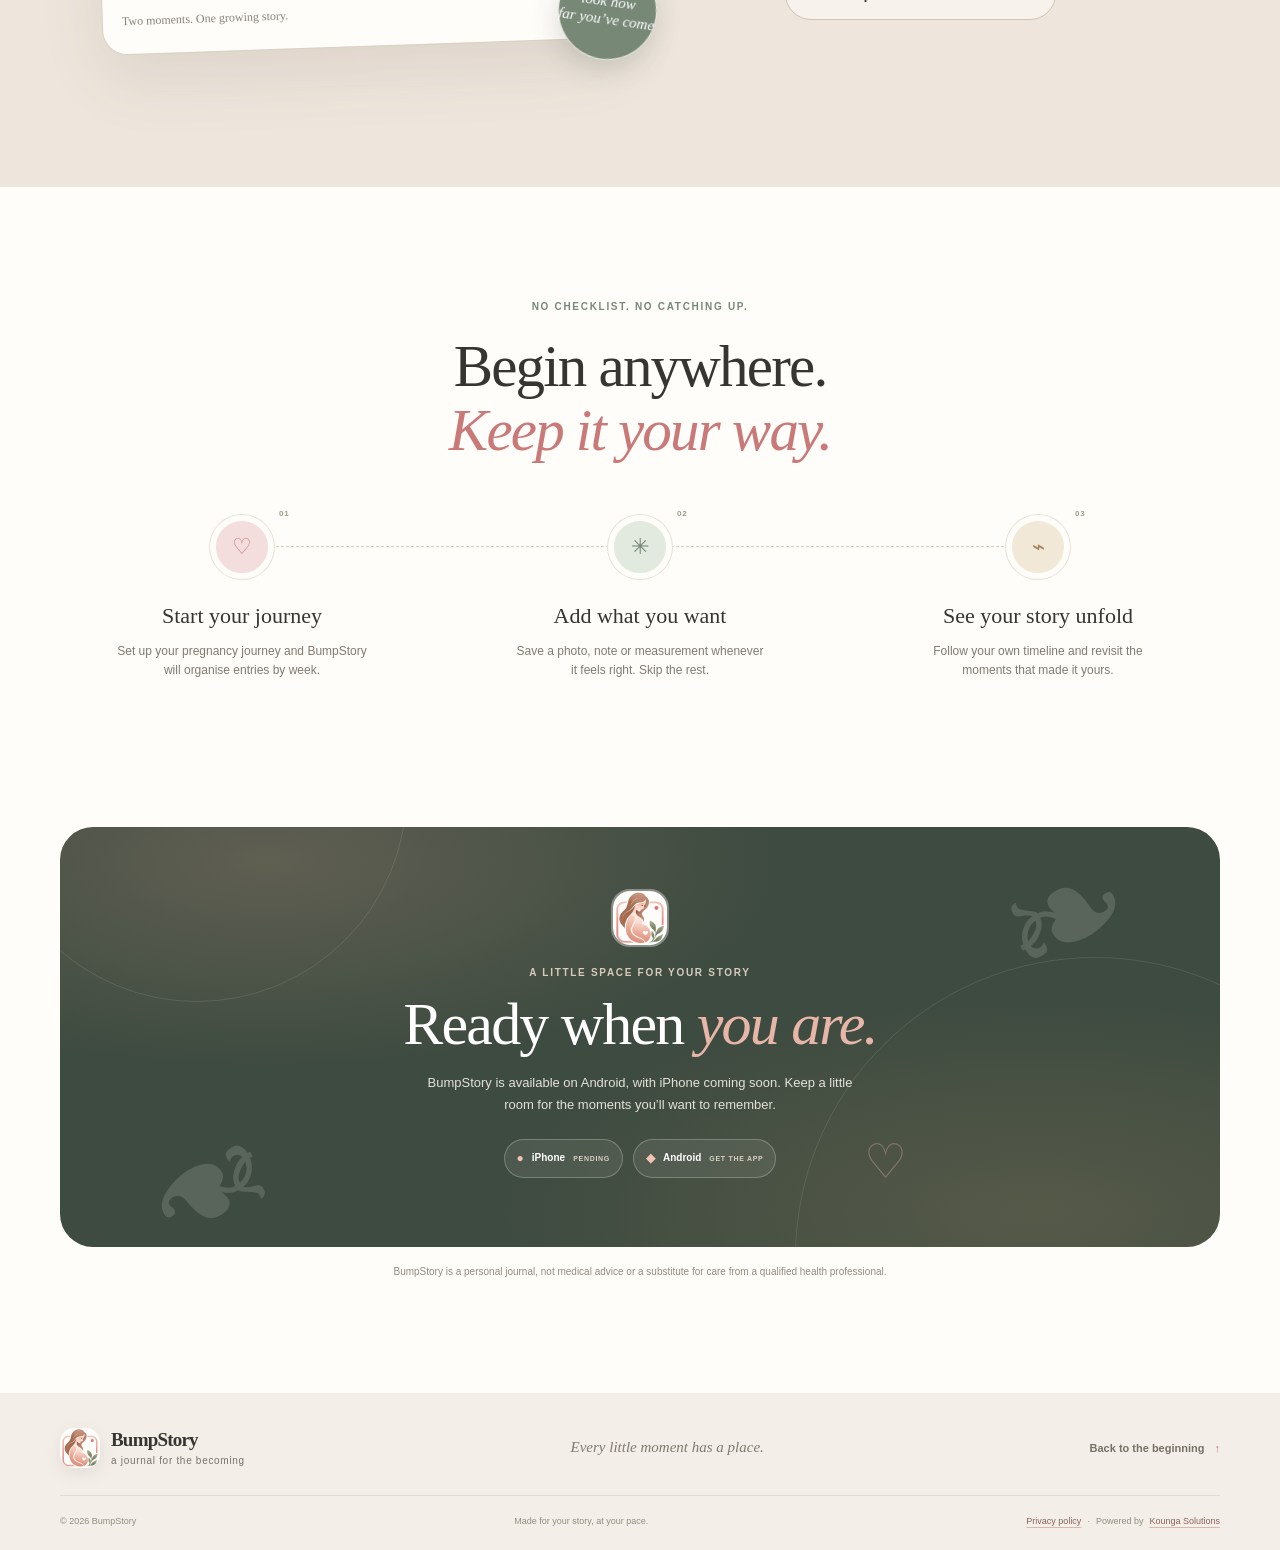
==== commit 64cca494: "Update app availability messaging and enhance platform link styling" ====
--- a/index.html
+++ b/index.html
@@ -319,10 +319,11 @@
             <img src="./assets/images/bumpstory-icon.png" alt="" width="58" height="58" />
             <p class="eyebrow">A LITTLE SPACE FOR YOUR STORY</p>
             <h2>Ready when <em>you are.</em></h2>
-            <p>BumpStory is coming soon to iPhone and Android. Keep a little room for the moments you’ll want to
-              remember.</p>
-            <div class="platform-pills"><span><b>●</b> iPhone <i>COMING SOON</i></span><span><b>◆</b> Android <i>COMING
-                  SOON</i></span></div>
+            <p>BumpStory is available on Android, with iPhone coming soon. Keep a little room for the moments you’ll
+              want to remember.</p>
+            <div class="platform-pills"><span><b>●</b> iPhone <i>PENDING</i></span><a
+                href="https://play.google.com/store/apps/details?id=nz.co.koungasolutions.bumpstory"
+                target="_blank" rel="noopener noreferrer"><b>◆</b> Android <i>GET THE APP</i></a></div>
           </div>
           <div class="coming-decoration" aria-hidden="true"><span class="decoration-leaf leaf-one">❧</span><span
               class="decoration-heart">♡</span><span class="decoration-leaf leaf-two">❧</span></div>
@@ -354,4 +355,4 @@
   <script src="./script.js"></script>
 </body>
 
-</html>+</html>
--- a/styles.css
+++ b/styles.css
@@ -255,7 +255,8 @@
 .coming-content h2 em { color: #e8b6a8; }
 .coming-content > p:not(.eyebrow) { max-width: 455px; margin: 0 auto; color: #e4e1d9; font-size: 13px; }
 .platform-pills { display: flex; justify-content: center; flex-wrap: wrap; gap: 10px; margin-top: 24px; }
-.platform-pills > span { min-height: 39px; display: inline-flex; align-items: center; gap: 8px; padding: 0 12px; border: 1px solid rgba(255, 255, 255, .24); border-radius: 999px; background: rgba(255, 255, 255, .08); font-size: 10px; font-weight: 700; }
+.platform-pills > span, .platform-pills > a { min-height: 39px; display: inline-flex; align-items: center; gap: 8px; padding: 0 12px; border: 1px solid rgba(255, 255, 255, .24); border-radius: 999px; background: rgba(255, 255, 255, .08); color: inherit; font-size: 10px; font-weight: 700; text-decoration: none; }
+.platform-pills > a:hover, .platform-pills > a:focus-visible { background: rgba(255, 255, 255, .16); }
 .platform-pills b { color: #f0c1b5; font-size: 12px; }
 .platform-pills i { color: #d8cfc2; font-size: 7px; font-style: normal; font-weight: 800; letter-spacing: .1em; }
 .coming-orbit { position: absolute; width: 420px; height: 420px; border: 1px solid rgba(255, 255, 255, .1); border-radius: 50%; }
@@ -413,7 +414,7 @@
   .past-week { align-items: flex-start; flex-direction: column; justify-content: center; gap: 1px; }
   .tree-end { margin-left: 44px; }
   .platform-pills { gap: 7px; }
-  .platform-pills > span { padding-inline: 9px; }
+  .platform-pills > span, .platform-pills > a { padding-inline: 9px; }
   .footer-bottom { flex-direction: column; gap: 5px; }
 }
 
